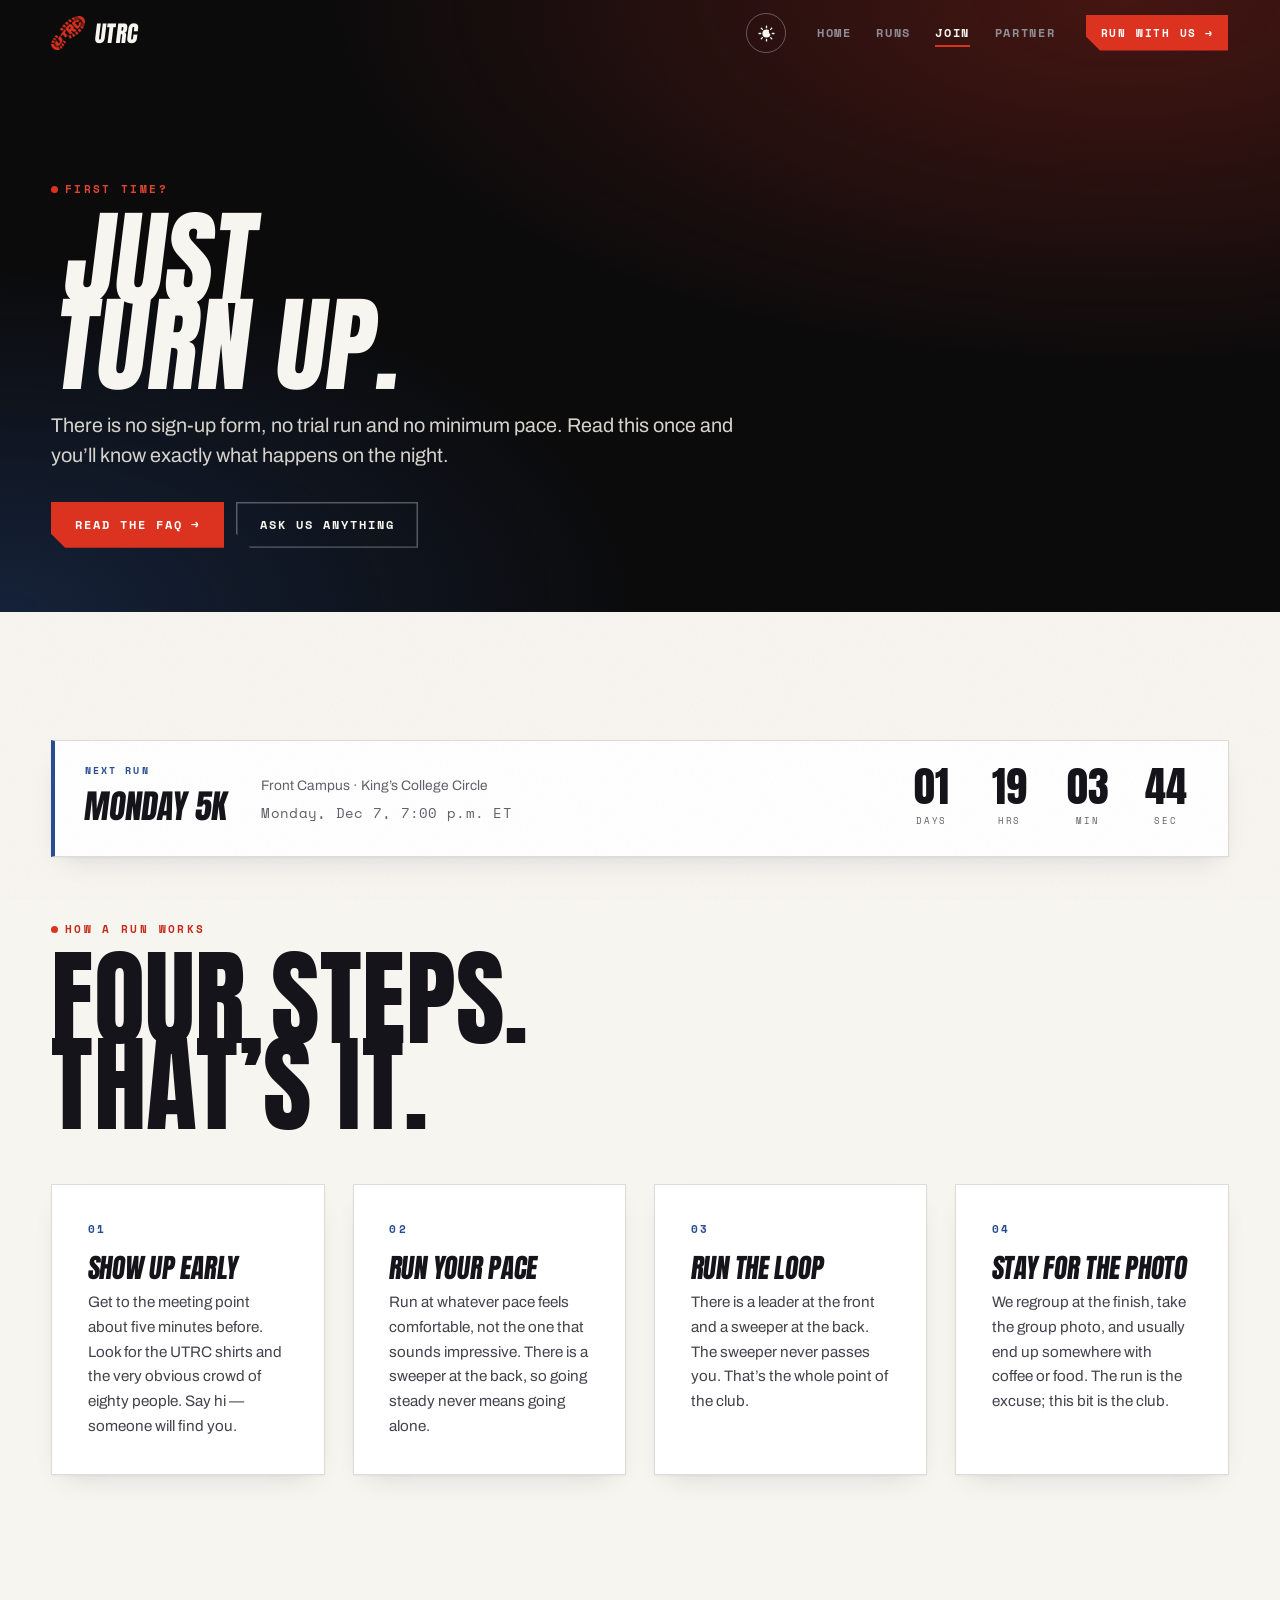
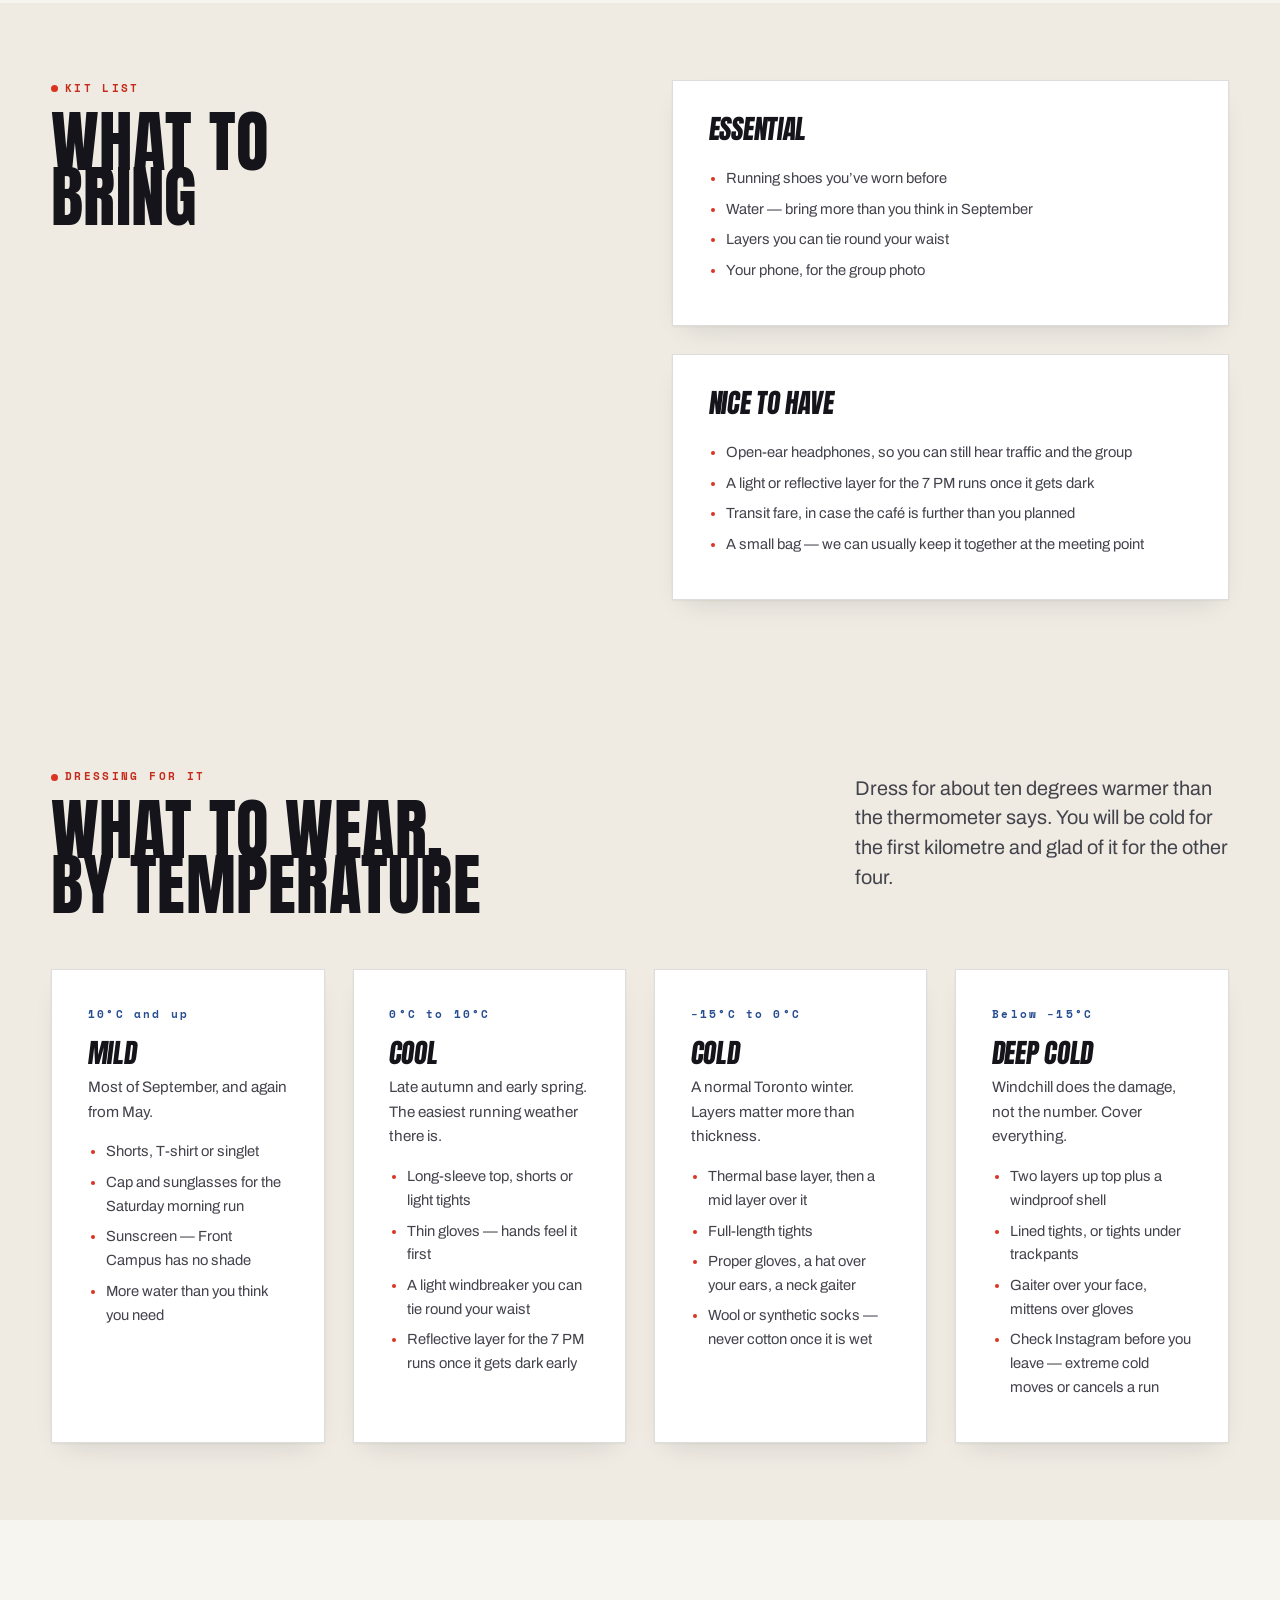
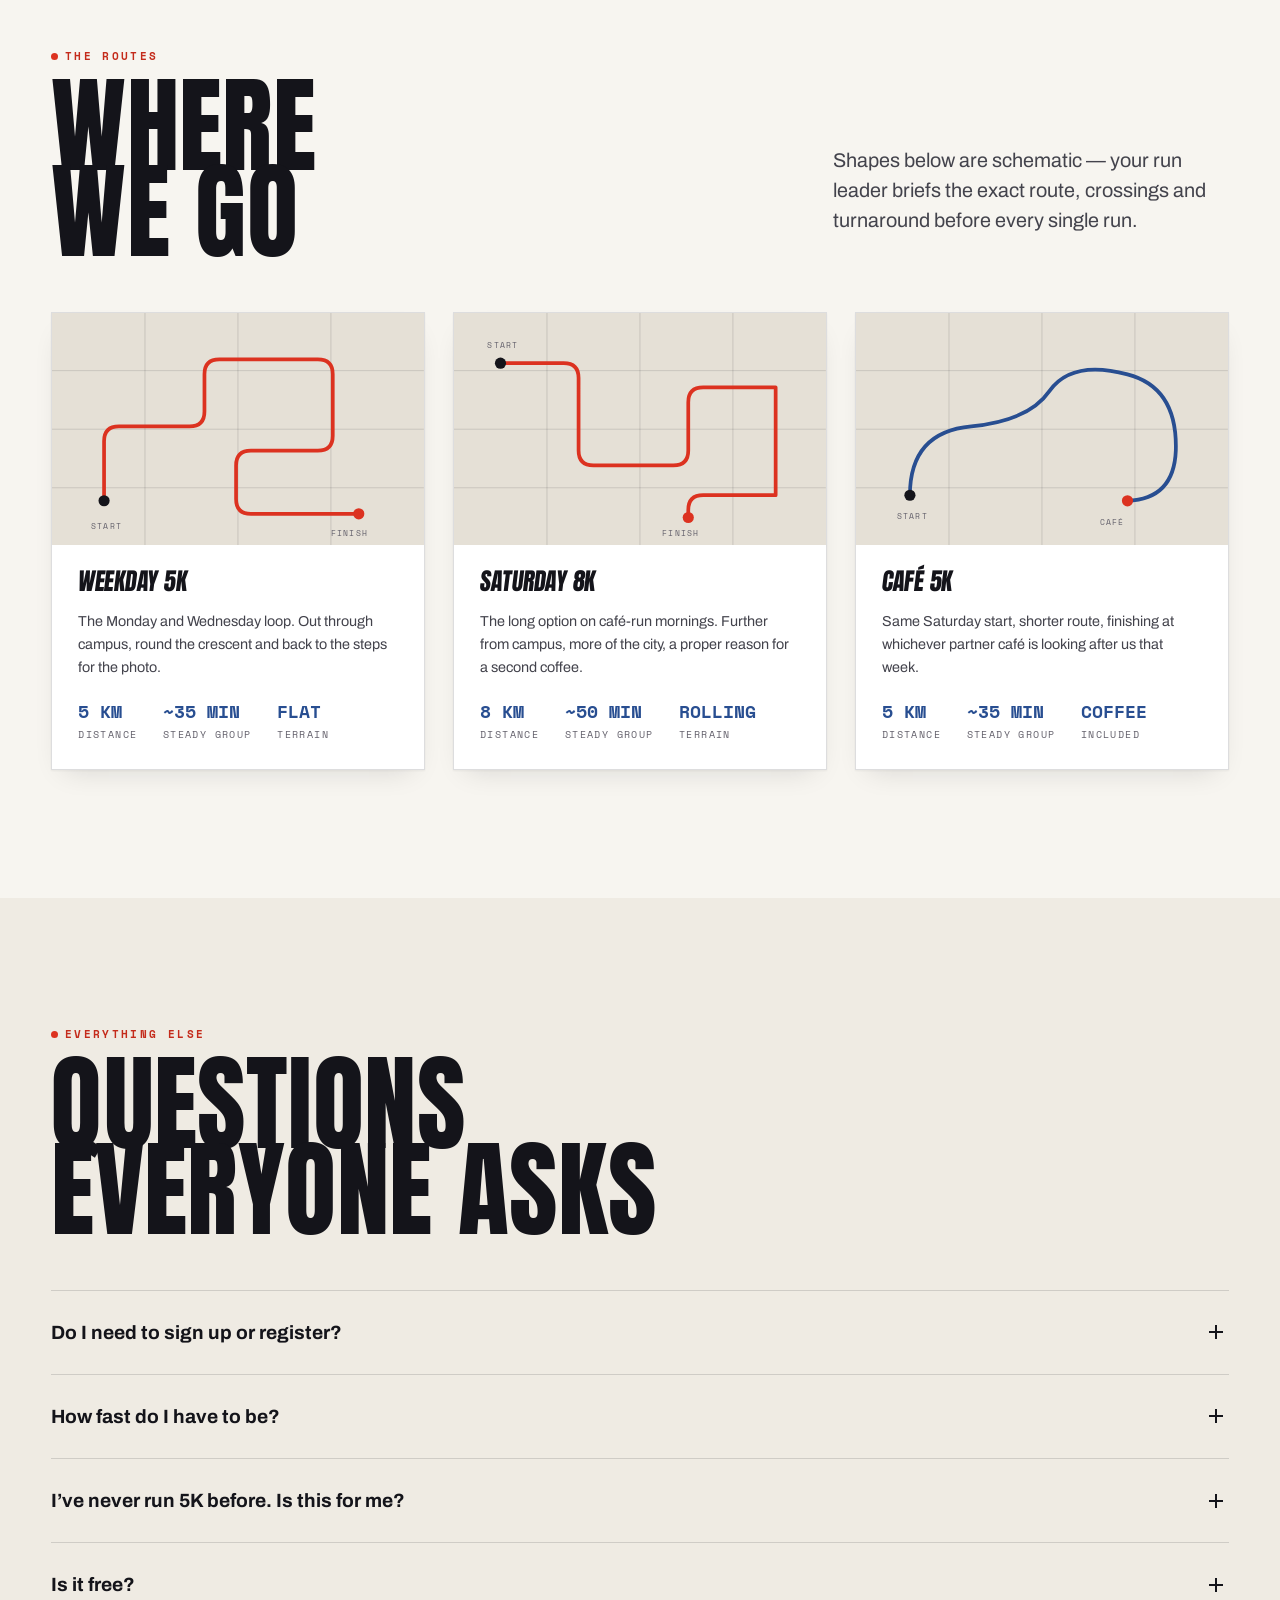
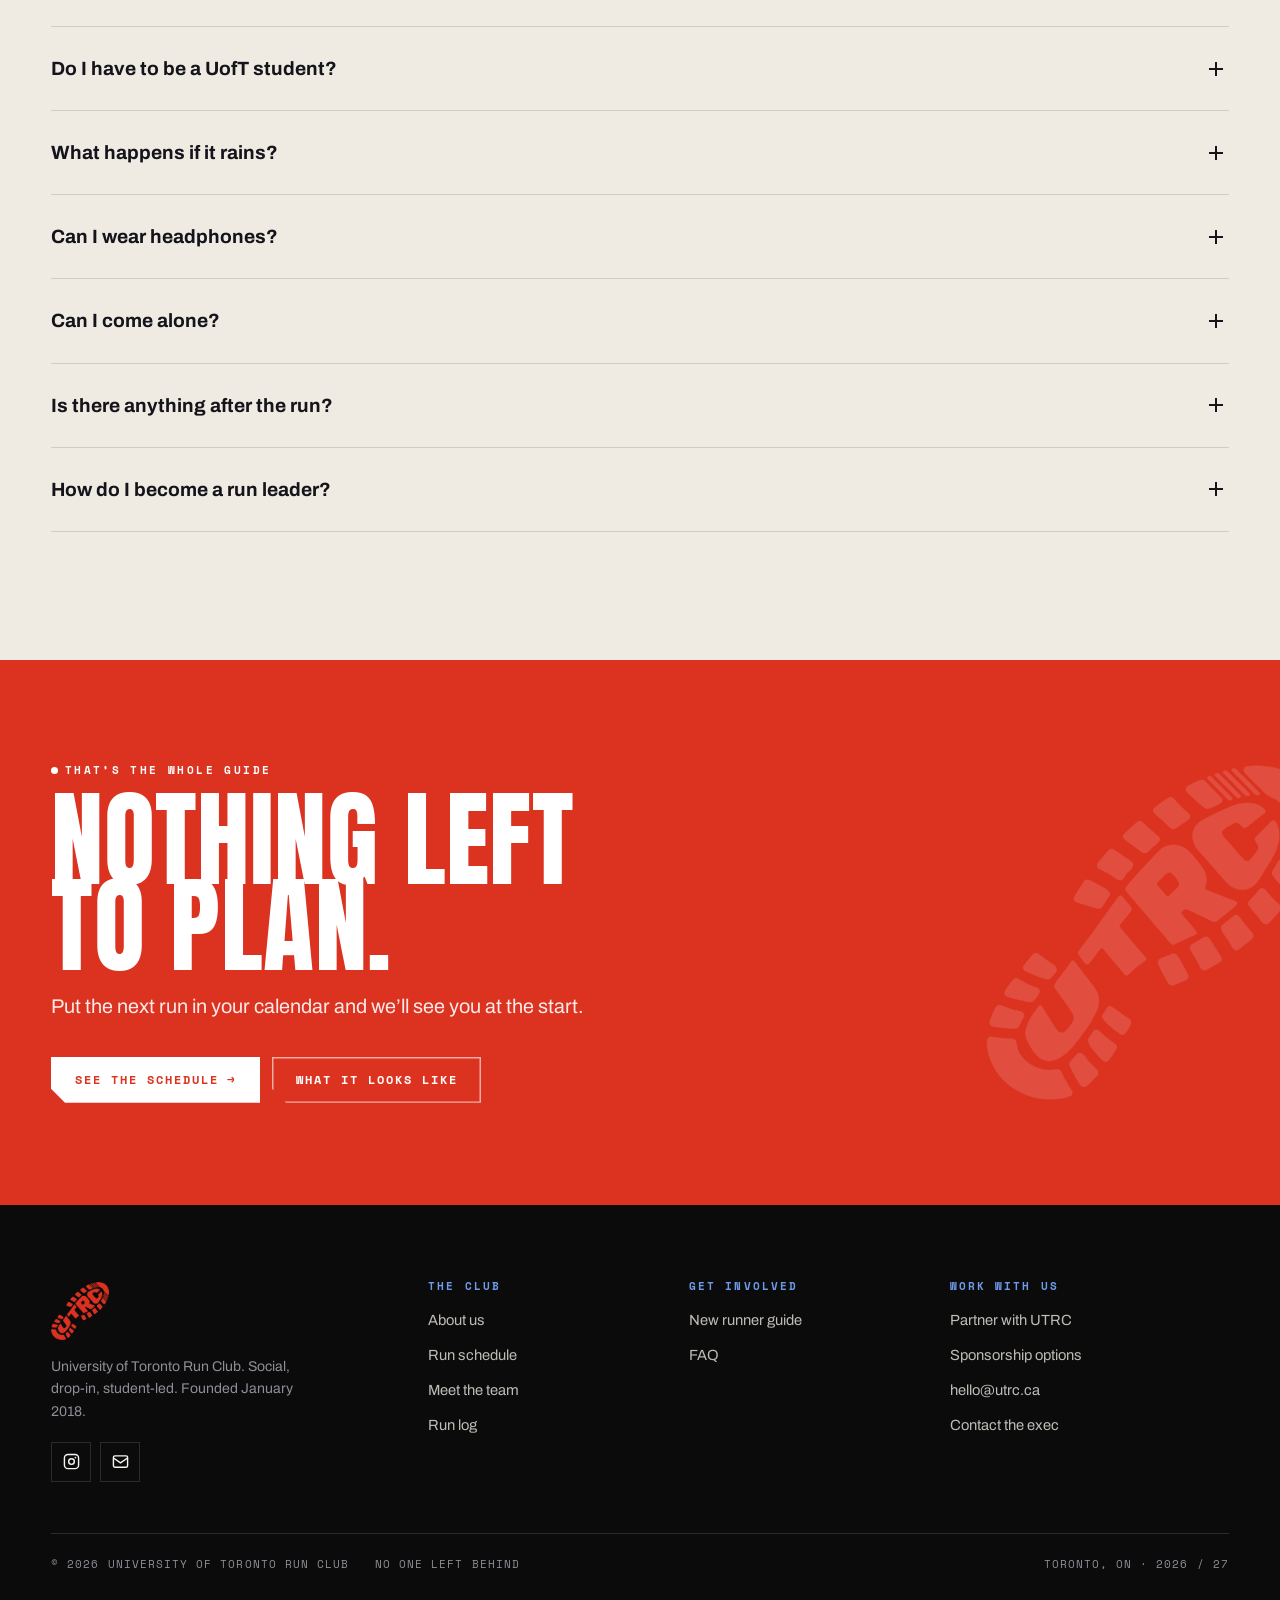
==== 01_main/join.html @ 13c6d007 "Initial commit: UTRC website The static site as chosen, plus its tooling. 01_main is the site; _depl" ====
<!doctype html>
<html lang="en">
<head>
<meta charset="utf-8">
<meta name="viewport" content="width=device-width,initial-scale=1">
<title>New Runner Guide — UTRC</title>
<meta name="description" content="Never run with UTRC before? Here's exactly what happens: where to meet, the routes, what to bring, what to wear at any temperature, and answers to the questions everyone asks.">
<meta name="theme-color" content="#F7F5F0">
<link rel="icon" href="assets/img/favicon-32.png" sizes="32x32">
<link rel="apple-touch-icon" href="assets/img/apple-touch-icon.png">
<meta property="og:title" content="New Runner Guide — UTRC">
<meta property="og:description" content="What to expect on your first run with the University of Toronto Run Club.">
<meta property="og:image" content="assets/img/icon-512.png">
<link rel="preconnect" href="https://fonts.googleapis.com">
<link rel="preconnect" href="https://fonts.gstatic.com" crossorigin>
<link href="https://fonts.googleapis.com/css2?family=Anton&family=Archivo:wght@400;500;600;700;800;900&family=Space+Mono:wght@400;700&display=swap" rel="stylesheet">
<link rel="stylesheet" href="assets/css/style.css">
<!-- Theme, decided before anything paints so a dark-mode visitor sees no white flash.
     PREFERS=false means the site opens light unless the visitor chose otherwise. -->
<script>(function(d){d.classList.add('js');var PREFERS=false,t=null;
try{t=localStorage.getItem('utrc-theme')}catch(e){}
if(t!=='dark'&&t!=='light')t=PREFERS&&matchMedia('(prefers-color-scheme:dark)').matches?'dark':'light';
d.dataset.theme=t;})(document.documentElement);</script>

</head>
<body>

<header id="nav"></header>

<section class="phead on-dark">
  <div class="phead__bg"></div>
  <div class="phead__in">
    <p class="eyebrow">First time?</p>
    <h1 class="display h-xl">Just<br>turn up.</h1>
    <p class="lede">
      There is no sign-up form, no trial run and no minimum pace. Read this once and
      you&rsquo;ll know exactly what happens on the night.
    </p>
    <div class="btn-row" style="margin-top:2rem">
      <a class="btn" href="#faq" data-magnetic>Read the FAQ <span class="arrow">&rarr;</span></a>
      <a class="btn btn--ghost" data-ig href="#" target="_blank" rel="noopener">Ask us anything</a>
    </div>
  </div>
</section>

<!-- Parked: moving banner, hidden. Unwrap the <template> to restore. -->
<template data-parked="marquee">
<div class="marquee" aria-hidden="true">
  <div class="marquee__track">
    <span>No sign-up</span><span>No fee</span><span>No minimum pace</span>
    <span>Sweeper at the back</span><span>Everyone finishes</span>
  </div>
</div>
</template>

<!-- =============================================== NEXT + STEPS ======== -->
<section class="sec">
  <div class="shell">
    <div id="next-run" class="next" data-reveal></div>

    <div class="sec__head" style="margin-top:clamp(46px,5vw,80px)">
      <div>
        <p class="eyebrow">How a run works</p>
        <h2 class="display h-xl" data-reveal>Four steps.<br>That&rsquo;s it.</h2>
      </div>
    </div>

    <div class="grid grid--4">
      <article class="card" data-reveal>
        <span class="card__n">01</span>
        <h3>Show up early</h3>
        <p>Get to the meeting point about five minutes before. Look for the UTRC shirts and
           the very obvious crowd of eighty people. Say hi — someone will find you.</p>
      </article>
      <article class="card" data-reveal style="--d:80ms">
        <span class="card__n">02</span>
        <h3>Run your pace</h3>
        <p>Run at whatever pace feels comfortable, not the one that sounds impressive.
           There is a sweeper at the back, so going steady never means going alone.</p>
      </article>
      <article class="card" data-reveal style="--d:160ms">
        <span class="card__n">03</span>
        <h3>Run the loop</h3>
        <p>There is a leader at the front and a sweeper at the back. The sweeper never
           passes you. That&rsquo;s the whole point of the club.</p>
      </article>
      <article class="card" data-reveal style="--d:240ms">
        <span class="card__n">04</span>
        <h3>Stay for the photo</h3>
        <p>We regroup at the finish, take the group photo, and usually end up somewhere
           with coffee or food. The run is the excuse; this bit is the club.</p>
      </article>
    </div>
  </div>
</section>


<!-- ================================================== KIT LIST ========= -->
<section class="sec sec--paper sec--tight" id="bring">
  <div class="shell">
    <div class="split">
      <div>
        <p class="eyebrow">Kit list</p>
        <h2 class="display h-lg" data-reveal>What to<br>bring</h2>
      </div>
      <div class="grid grid--2">
        <article class="card" data-reveal>
          <h3>Essential</h3>
          <ul>
            <li>Running shoes you&rsquo;ve worn before</li>
            <li>Water — bring more than you think in September</li>
            <li>Layers you can tie round your waist</li>
            <li>Your phone, for the group photo</li>
          </ul>
        </article>
        <article class="card" data-reveal style="--d:100ms">
          <h3>Nice to have</h3>
          <ul>
            <li>Open-ear headphones, so you can still hear traffic and the group</li>
            <li>A light or reflective layer for the 7&nbsp;PM runs once it gets dark</li>
            <li>Transit fare, in case the café is further than you planned</li>
            <li>A small bag — we can usually keep it together at the meeting point</li>
          </ul>
        </article>
      </div>
    </div>
  </div>
</section>

<!-- ============================================ DRESSING FOR IT ======== -->
<!-- VERIFY: the bands below are written for a Toronto winter and are general
     running advice, not club policy. The only club claim is the cancellation
     line in the coldest card, which matches the FAQ answer further down. -->
<section class="sec sec--paper sec--tight" id="wear">
  <div class="shell">
    <div class="sec__head">
      <div>
        <p class="eyebrow">Dressing for it</p>
        <h2 class="display h-lg" data-reveal>What to wear,<br>by temperature</h2>
      </div>
      <p class="lede" data-reveal style="--d:120ms;max-width:34ch">
        Dress for about ten degrees warmer than the thermometer says. You will be cold
        for the first kilometre and glad of it for the other four.
      </p>
    </div>

    <div class="grid grid--4">
      <article class="card" data-reveal>
        <span class="card__n">10&deg;C and up</span>
        <h3>Mild</h3>
        <p>Most of September, and again from May.</p>
        <ul>
          <li>Shorts, T-shirt or singlet</li>
          <li>Cap and sunglasses for the Saturday morning run</li>
          <li>Sunscreen — Front Campus has no shade</li>
          <li>More water than you think you need</li>
        </ul>
      </article>

      <article class="card" data-reveal style="--d:80ms">
        <span class="card__n">0&deg;C to 10&deg;C</span>
        <h3>Cool</h3>
        <p>Late autumn and early spring. The easiest running weather there is.</p>
        <ul>
          <li>Long-sleeve top, shorts or light tights</li>
          <li>Thin gloves — hands feel it first</li>
          <li>A light windbreaker you can tie round your waist</li>
          <li>Reflective layer for the 7&nbsp;PM runs once it gets dark early</li>
        </ul>
      </article>

      <article class="card" data-reveal style="--d:160ms">
        <span class="card__n">&minus;15&deg;C to 0&deg;C</span>
        <h3>Cold</h3>
        <p>A normal Toronto winter. Layers matter more than thickness.</p>
        <ul>
          <li>Thermal base layer, then a mid layer over it</li>
          <li>Full-length tights</li>
          <li>Proper gloves, a hat over your ears, a neck gaiter</li>
          <li>Wool or synthetic socks — never cotton once it is wet</li>
        </ul>
      </article>

      <article class="card" data-reveal style="--d:240ms">
        <span class="card__n">Below &minus;15&deg;C</span>
        <h3>Deep cold</h3>
        <p>Windchill does the damage, not the number. Cover everything.</p>
        <ul>
          <li>Two layers up top plus a windproof shell</li>
          <li>Lined tights, or tights under trackpants</li>
          <li>Gaiter over your face, mittens over gloves</li>
          <li>Check Instagram before you leave — extreme cold moves or cancels a run</li>
        </ul>
      </article>
    </div>
  </div>
</section>

<!-- ==================================================== ROUTES ========= -->
<section class="sec" id="routes">
  <div class="shell">
    <div class="sec__head">
      <div>
        <p class="eyebrow">The routes</p>
        <h2 class="display h-xl" data-reveal>Where<br>we go</h2>
      </div>
      <p class="lede" data-reveal style="--d:120ms;max-width:36ch">
        Shapes below are schematic — your run leader briefs the exact route,
        crossings and turnaround before every single run.
      </p>
    </div>

    <div class="grid grid--3">

      <article class="route" data-reveal>
        <svg class="route__map" viewBox="0 0 400 250" role="img" aria-label="Schematic of the weekday 5K campus loop">
          <g class="grid-l" fill="none">
            <path d="M0 62h400M0 125h400M0 188h400M100 0v250M200 0v250M300 0v250"/>
          </g>
          <path class="line" d="M56 202 L56 138 Q56 122 72 122 L148 122 Q164 122 164 106 L164 66 Q164 50 180 50 L286 50 Q302 50 302 66 L302 132 Q302 148 286 148 L214 148 Q198 148 198 164 L198 200 Q198 216 214 216 L330 216"/>
          <circle class="dot" cx="56" cy="202" r="6"/>
          <circle class="dot-r" cx="330" cy="216" r="6"/>
          <text class="lbl" x="42" y="232">Start</text>
          <text class="lbl" x="300" y="240">Finish</text>
        </svg>
        <div class="route__body">
          <h3>Weekday 5K</h3>
          <p>The Monday and Wednesday loop. Out through campus, round the crescent and back
             to the steps for the photo.</p>
          <div class="route__stats">
            <span><b>5 km</b>Distance</span>
            <span><b>~35 min</b>Steady group</span>
            <span><b>Flat</b>Terrain</span>
          </div>
        </div>
      </article>

      <article class="route" data-reveal style="--d:100ms">
        <svg class="route__map" viewBox="0 0 400 250" role="img" aria-label="Schematic of the Saturday 8K route">
          <g class="grid-l" fill="none">
            <path d="M0 62h400M0 125h400M0 188h400M100 0v250M200 0v250M300 0v250"/>
          </g>
          <path class="line" d="M50 54 L118 54 Q134 54 134 70 L134 148 Q134 164 150 164 L236 164 Q252 164 252 148 L252 96 Q252 80 268 80 L346 80 L346 196 L268 196 Q252 196 252 212 L252 220"/>
          <circle class="dot" cx="50" cy="54" r="6"/>
          <circle class="dot-r" cx="252" cy="220" r="6"/>
          <text class="lbl" x="36" y="38">Start</text>
          <text class="lbl" x="224" y="240">Finish</text>
        </svg>
        <div class="route__body">
          <h3>Saturday 8K</h3>
          <p>The long option on café-run mornings. Further from campus, more of the city,
             a proper reason for a second coffee.</p>
          <div class="route__stats">
            <span><b>8 km</b>Distance</span>
            <span><b>~50 min</b>Steady group</span>
            <span><b>Rolling</b>Terrain</span>
          </div>
        </div>
      </article>

      <article class="route" data-reveal style="--d:200ms">
        <svg class="route__map" viewBox="0 0 400 250" role="img" aria-label="Schematic of the Saturday 5K café run">
          <g class="grid-l" fill="none">
            <path d="M0 62h400M0 125h400M0 188h400M100 0v250M200 0v250M300 0v250"/>
          </g>
          <path class="line" d="M58 196 Q58 128 124 122 Q186 116 208 84 Q232 50 292 66 Q346 80 344 148 Q342 200 292 202"/>
          <circle class="dot" cx="58" cy="196" r="6"/>
          <circle class="dot-r" cx="292" cy="202" r="6"/>
          <text class="lbl" x="44" y="222">Start</text>
          <text class="lbl" x="262" y="228">Café</text>
        </svg>
        <div class="route__body">
          <h3>Café 5K</h3>
          <p>Same Saturday start, shorter route, finishing at whichever partner café is
             looking after us that week.</p>
          <div class="route__stats">
            <span><b>5 km</b>Distance</span>
            <span><b>~35 min</b>Steady group</span>
            <span><b>Coffee</b>Included</span>
          </div>
        </div>
      </article>

    </div>
  </div>
</section>

<!-- ================================================== WHAT TO BRING ==== -->

<!-- ======================================================= FAQ ========= -->
<!-- VERIFY: these answers are drafted from the partnership package and the
     club's Instagram. Confirm the fee, eligibility and cancellation lines. -->
<section class="sec sec--paper" id="faq">
  <div class="shell">
    <div class="sec__head">
      <div>
        <p class="eyebrow">Everything else</p>
        <h2 class="display h-xl" data-reveal>Questions<br>everyone asks</h2>
      </div>
    </div>

    <div class="acc">
      <div class="acc__item">
        <button class="acc__btn">Do I need to sign up or register? <span class="acc__ico" aria-hidden="true"></span></button>
        <div class="acc__panel"><div>
          <p>No. UTRC is a drop-in club — turn up at the meeting point on any run day and you&rsquo;re in.
             There&rsquo;s no form, no waiting list and no commitment to come back.</p>
        </div></div>
      </div>
      <div class="acc__item">
        <button class="acc__btn">How fast do I have to be? <span class="acc__ico" aria-hidden="true"></span></button>
        <div class="acc__panel"><div>
          <p>As fast as you are. Everyone sets off together and runs their own pace, and a
             sweeper stays at the back and never passes anybody. If you need to walk, the sweeper
             walks with you. That is what &ldquo;no one left behind&rdquo; actually means in practice.</p>
        </div></div>
      </div>
      <div class="acc__item">
        <button class="acc__btn">I&rsquo;ve never run 5K before. Is this for me? <span class="acc__ico" aria-hidden="true"></span></button>
        <div class="acc__panel"><div>
          <p>Yes — that&rsquo;s the group we&rsquo;re proudest of. Join the social group, take walk breaks
             whenever you want, and treat the distance as a target rather than a requirement.
             A lot of our regulars ran their first ever 5K on a Wednesday with us.</p>
        </div></div>
      </div>
      <div class="acc__item">
        <button class="acc__btn">Is it free? <span class="acc__ico" aria-hidden="true"></span></button>
        <div class="acc__panel"><div>
          <p>Drop-in runs are free. Some special events — race entries, socials, kit — have a cost,
             and we always say so up front on Instagram.</p>
        </div></div>
      </div>
      <div class="acc__item">
        <button class="acc__btn">Do I have to be a UofT student? <span class="acc__ico" aria-hidden="true"></span></button>
        <div class="acc__panel"><div>
          <p>We&rsquo;re a University of Toronto student club, and our runs are built around the UofT
             community — students across every faculty, plus staff and alumni. If you&rsquo;re outside
             that and want to run with us, message us on Instagram first and we&rsquo;ll sort it out.</p>
        </div></div>
      </div>
      <div class="acc__item">
        <button class="acc__btn">What happens if it rains? <span class="acc__ico" aria-hidden="true"></span></button>
        <div class="acc__panel"><div>
          <p>We run. The only things that stop us are genuinely unsafe conditions — ice storms,
             lightning, extreme cold warnings — and if a run is cancelled we post it on Instagram
             stories a few hours beforehand. Check there before you leave.</p>
        </div></div>
      </div>
      <div class="acc__item">
        <button class="acc__btn">Can I wear headphones? <span class="acc__ico" aria-hidden="true"></span></button>
        <div class="acc__panel"><div>
          <p>We&rsquo;d rather you didn&rsquo;t wear anything that seals your ears — you need to hear traffic,
             your leader and the person next to you. Open-ear headphones are a good compromise, and
             most people find they don&rsquo;t want music once they&rsquo;re running in a pack of eighty.</p>
        </div></div>
      </div>
      <div class="acc__item">
        <button class="acc__btn">Can I come alone? <span class="acc__ico" aria-hidden="true"></span></button>
        <div class="acc__panel"><div>
          <p>Almost everybody&rsquo;s first run is on their own. Find any exec or run leader at the start,
             tell them it&rsquo;s your first time, and they&rsquo;ll put you with people running your pace.
             You will not be standing on your own for long.</p>
        </div></div>
      </div>
      <div class="acc__item">
        <button class="acc__btn">Is there anything after the run? <span class="acc__ico" aria-hidden="true"></span></button>
        <div class="acc__panel"><div>
          <p>Usually. Saturdays finish at a partner café with a discount for runners, and
             weekday runs often spill into food somewhere nearby. Stick around — it&rsquo;s where
             the club actually happens.</p>
        </div></div>
      </div>
      <div class="acc__item">
        <button class="acc__btn">How do I become a run leader? <span class="acc__ico" aria-hidden="true"></span></button>
        <div class="acc__panel"><div>
          <p>Come to runs consistently, get to know the group, then talk to our VP Internal —
             applications open at the start of each term. We currently have twelve leaders and
             we&rsquo;re always short on sweepers for the social group.</p>
        </div></div>
      </div>
    </div>
  </div>
</section>

<section class="cta">
  <img class="cta__mark" src="assets/img/utrc-logo-white.png" alt="" aria-hidden="true">
  <div class="shell">
    <p class="eyebrow">That&rsquo;s the whole guide</p>
    <h2 class="display h-xl" data-reveal>Nothing left<br>to plan.</h2>
    <p class="lede" data-reveal style="margin-top:1.4rem">
      Put the next run in your calendar and we&rsquo;ll see you at the start.
    </p>
    <div class="btn-row" style="margin-top:2.2rem" data-reveal>
      <a class="btn" href="index.html#schedule" data-magnetic>See the schedule <span class="arrow">&rarr;</span></a>
      <a class="btn btn--ghost" href="runs.html">What it looks like</a>
    </div>
  </div>
</section>

<footer id="foot"></footer>

<script src="assets/js/main.js"></script>
<!-- Parked: the club does not run formal pace groups, so this section was
     removed from the page. Kept for its layout only - the pace bands and
     group letters below are NOT accurate. -->
<template data-parked="pace-groups">
<!-- ================================================ PACE GROUPS ======== -->
<!-- VERIFY: pace bands below are a sensible default — set them to the ones
     your run leaders actually call out. -->
<section class="sec sec--paper" id="paces">
  <div class="shell">
    <div class="sec__head">
      <div>
        <p class="eyebrow">Find your group</p>
        <h2 class="display h-xl" data-reveal>Every pace<br>is a pace.</h2>
      </div>
      <p class="lede" data-reveal style="--d:120ms;max-width:34ch">
        Not sure? Start one group slower than you think. It is far easier to move up
        halfway through than to blow up in the first kilometre.
      </p>
    </div>

    <div class="sched">
      <div class="run" data-reveal>
        <div class="run__day">Social</div>
        <div class="run__body">
          <div class="run__where">Run-walk friendly</div>
          <div class="run__meta">Conversation the whole way. Walk breaks whenever you want one.</div>
        </div>
        <div class="run__time">7:00+ /km</div>
        <div class="run__dist">Group D</div>
      </div>
      <div class="run" data-reveal style="--d:70ms">
        <div class="run__day">Steady</div>
        <div class="run__body">
          <div class="run__where">The biggest group by far</div>
          <div class="run__meta">Comfortable effort, full sentences, no one dropped.</div>
        </div>
        <div class="run__time">6:00 &ndash; 6:45 /km</div>
        <div class="run__dist">Group C</div>
      </div>
      <div class="run" data-reveal style="--d:140ms">
        <div class="run__day">Tempo</div>
        <div class="run__body">
          <div class="run__where">Working, but talking</div>
          <div class="run__meta">For runners with a race in the calendar.</div>
        </div>
        <div class="run__time">5:15 &ndash; 5:45 /km</div>
        <div class="run__dist">Group B</div>
      </div>
      <div class="run" data-reveal style="--d:210ms">
        <div class="run__day">Front</div>
        <div class="run__body">
          <div class="run__where">Off the front</div>
          <div class="run__meta">Sub-5s. You&rsquo;ll be waiting at the finish — please cheer.</div>
        </div>
        <div class="run__time">Sub 5:00 /km</div>
        <div class="run__dist">Group A</div>
      </div>
    </div>
  </div>
</section>
</template>

</body>
</html>
---- 01_main/assets/css/style.css ----
/* ==========================================================================
   UTRC — University of Toronto Run Club
   Street-poster design system, LIGHT.  Warm paper · brand red · club blue.

   Colour is handled with two layers of custom properties:

     1. A fixed palette  (--paper, --ink, --red, --blue ...)  never changes.
     2. Contextual tokens (--bg, --fg, --surface, --line ...) flip depending
        on what you are sitting on.

   Anything that needs to work on both grounds is written against layer 2,
   so a dark section is one class — .on-dark — and a whole dark theme is one
   attribute — <html data-theme="dark">.  Nothing else has to know.
   ========================================================================== */

/* --- 1. Tokens ----------------------------------------------------------- */
:root{
  /* fixed palette ------------------------------------------------------- */
  --paper:#F7F5F0;          /* the page */
  --paper-2:#EFEBE3;        /* tinted band */
  --paper-3:#E5E0D6;        /* wells, hovers */
  --card:#FFFFFF;           /* raised surface */

  --ink:#14141A;            /* body ink, and the dark slabs */
  --ink-2:#1C1C22;
  --ink-3:#26262E;

  --red:#DC3220;            /* the logo red — fills and display type */
  --red-ink:#C42B1B;        /* small red TEXT on paper (4.26:1 -> 5.2:1) */
  --red-lift:#E24433;       /* small red TEXT on ink (4.23:1 -> 4.79:1) */
  --red-hot:#FF3A24;        /* focus rings */
  --blue:#284E91;           /* the club blue, sampled off the tee */
  --blue-deep:#1B3A6F;
  --blue-lift:#6E9BE8;      /* the blue that survives on ink (7:1) */

  /* contextual — the light ground --------------------------------------- */
  --bg:var(--paper);
  --fg:var(--ink);
  --fg-soft:#43434C;
  --fg-mute:#63606B;
  --surface:var(--card);
  --surface-2:var(--paper-3);
  --band:var(--paper-2);
  --line:rgba(20,20,26,.14);
  --line-strong:rgba(20,20,26,.30);
  --accent:var(--red);      /* red as it should be drawn here */
  --accent-text:var(--red-ink);
  --accent-2:var(--blue);   /* blue as it should be drawn here */
  --shadow:0 1px 2px rgba(20,20,26,.05),0 12px 28px -14px rgba(20,20,26,.16);

  --f-display:'Anton','Haettenschweiler','Arial Narrow',Impact,sans-serif;
  --f-body:'Archivo','Helvetica Neue',Arial,sans-serif;
  --f-mono:'Space Mono',ui-monospace,'SF Mono',Consolas,monospace;

  --shell:min(1280px,92vw);
  --gap:clamp(16px,2.2vw,28px);
  --skew:-7deg;

  --ease:cubic-bezier(.22,1,.36,1);
  --ease-in-out:cubic-bezier(.65,0,.35,1);

  --nav-h:66px;
}

/* The dark ground.  Used by .on-dark sections in either theme, and by the
   whole document when the visitor asks for dark mode. */
.on-dark,
html[data-theme="dark"]{
  --bg:#0B0B0C;
  --fg:var(--paper);
  --fg-soft:#D6D3CD;
  --fg-mute:#8E8E96;
  --surface:#131316;
  --surface-2:#1C1C21;
  --band:#131316;
  --line:rgba(255,255,255,.13);
  --line-strong:rgba(255,255,255,.30);
  --accent:var(--red);
  --accent-text:var(--red-lift);
  --accent-2:var(--blue-lift);
  --shadow:0 1px 2px rgba(0,0,0,.4),0 12px 28px -14px rgba(0,0,0,.8);
}
.on-dark{background:var(--bg);color:var(--fg)}

*,*::before,*::after{box-sizing:border-box}

html{
  scroll-behavior:smooth;
  scroll-padding-top:calc(var(--nav-h) + 20px);
  -webkit-text-size-adjust:100%;
  background:var(--bg);
}

body{
  margin:0;
  background:var(--bg);
  color:var(--fg);
  font-family:var(--f-body);
  font-size:clamp(15px,1.02vw,17px);
  line-height:1.62;
  overflow-x:hidden;
  -webkit-font-smoothing:antialiased;
  text-rendering:optimizeLegibility;
  transition:background .5s var(--ease),color .5s var(--ease);
}

/* Paper grain.  A single inline SVG turbulence, multiplied over the page at
   very low opacity — it stops the large flat areas looking like plastic.
   Switched off on the dark theme, where it only adds noise. */
body::before{
  content:"";
  position:fixed;inset:0;z-index:1;
  pointer-events:none;
  opacity:.05;
  mix-blend-mode:multiply;
  background-image:url("data:image/svg+xml,%3Csvg xmlns='http://www.w3.org/2000/svg' width='180' height='180'%3E%3Cfilter id='n'%3E%3CfeTurbulence type='fractalNoise' baseFrequency='.85' numOctaves='3'/%3E%3C/filter%3E%3Crect width='100%25' height='100%25' filter='url(%23n)'/%3E%3C/svg%3E");
}
html[data-theme="dark"] body::before{opacity:0}

img,video{max-width:100%;display:block}
a{color:inherit;text-decoration:none}
button{font:inherit;color:inherit;background:none;border:0;cursor:pointer}

::selection{background:var(--red);color:#fff}

:focus-visible{
  outline:3px solid var(--red-hot);
  outline-offset:3px;
  border-radius:2px;
}

.shell{width:var(--shell);margin-inline:auto}
.sr-only{
  position:absolute;width:1px;height:1px;padding:0;margin:-1px;
  overflow:hidden;clip:rect(0 0 0 0);white-space:nowrap;border:0;
}

/* --- 2. Type ------------------------------------------------------------- */
h1,h2,h3,h4{margin:0;font-weight:400;line-height:.86;letter-spacing:-.01em}

.display{
  font-family:var(--f-display);
  text-transform:uppercase;
  font-weight:400;
  line-height:.82;
  letter-spacing:.004em;
  transform:skewX(var(--skew));
  transform-origin:left bottom;
}

.h-xxl{font-size:clamp(3.6rem,13.2vw,12.5rem)}
.h-xl {font-size:clamp(2.8rem,8.2vw,7rem)}
.h-lg {font-size:clamp(2.1rem,5.2vw,4.2rem)}
.h-md {font-size:clamp(1.6rem,3.1vw,2.6rem)}

.stroke{
  color:transparent;
  -webkit-text-stroke:clamp(1.6px,.28vw,4px) var(--fg);
  paint-order:stroke fill;
}
@supports not (-webkit-text-stroke:1px red){ .stroke{color:var(--fg)} }
.red{color:var(--red)}

.eyebrow{
  font-family:var(--f-mono);
  font-size:.68rem;
  font-weight:700;
  letter-spacing:.22em;
  text-transform:uppercase;
  color:var(--accent-text);
  display:flex;
  align-items:center;
  gap:.6em;
  margin:0 0 1.1rem;
}
.eyebrow::before{
  content:"";
  width:7px;height:7px;
  background:var(--red);
  border-radius:50%;
  flex:none;
  animation:pulse 2.4s var(--ease-in-out) infinite;
}
@keyframes pulse{
  0%,100%{opacity:1;transform:scale(1)}
  50%{opacity:.35;transform:scale(.72)}
}

.lede{
  font-size:clamp(1.05rem,1.55vw,1.35rem);
  line-height:1.5;
  color:var(--fg-soft);
  max-width:62ch;
}
.muted{color:var(--fg-mute)}
.mono{font-family:var(--f-mono);letter-spacing:.02em}

/* An inline text link that earns its blue. */
.tlink{
  color:var(--accent-2);
  font-weight:700;
  box-shadow:inset 0 -1px 0 color-mix(in srgb,var(--accent-2) 40%,transparent);
  transition:box-shadow .3s var(--ease),color .3s;
}
.tlink:hover{box-shadow:inset 0 -2px 0 var(--accent-2)}

/* --- 3. Buttons ---------------------------------------------------------- */
.btn{
  --bg-b:var(--red);
  --fg-b:#fff;
  position:relative;
  display:inline-flex;
  align-items:center;
  gap:.7em;
  padding:1.02em 1.9em;
  background:var(--bg-b);
  color:var(--fg-b);
  font-family:var(--f-mono);
  font-size:.78rem;
  font-weight:700;
  letter-spacing:.16em;
  text-transform:uppercase;
  clip-path:polygon(0 0,100% 0,100% 100%,14px 100%,0 calc(100% - 14px));
  transition:transform .45s var(--ease),background .3s,color .3s;
  overflow:hidden;
  isolation:isolate;
  will-change:transform;
}
.btn::after{
  content:"";
  position:absolute;inset:0;z-index:-1;
  background:var(--ink);
  transform:translateY(101%);
  transition:transform .45s var(--ease);
}
.btn:hover::after,.btn:focus-visible::after{transform:translateY(0)}
.btn:hover,.btn:focus-visible{color:#fff}
.btn:active{transform:scale(.97)}
.btn .arrow{transition:transform .4s var(--ease)}
.btn:hover .arrow{transform:translateX(5px)}

/* Outline button — the workhorse on paper. */
.btn--ghost{
  --bg-b:transparent;
  --fg-b:var(--fg);
  box-shadow:inset 0 0 0 1.5px var(--line-strong);
}
.btn--ghost::after{background:var(--red)}

.btn-row{display:flex;flex-wrap:wrap;gap:12px}

/* --- 4. Nav -------------------------------------------------------------- */
/* Every page opens on a dark hero, so the bar starts in dark dress and
   changes into the page's own colours once you scroll past it. */
.nav{
  position:fixed;
  inset:0 0 auto;
  z-index:120;
  height:var(--nav-h);
  display:flex;
  align-items:center;
  background:transparent;
  transition:background .4s var(--ease),backdrop-filter .4s,box-shadow .4s,color .4s;
}
.nav:not(.is-stuck){
  --fg:var(--paper);
  --fg-mute:#8E8E96;
  --line:rgba(255,255,255,.13);
  --line-strong:rgba(255,255,255,.30);
  --accent-text:var(--red-lift);
  --accent-2:var(--blue-lift);
  --bg:#0B0B0C;
  color:var(--paper);
}
/* Scrolled, but still over the dark header: a dark scrim, so the bar never
   collides with the headline text underneath it. */
.nav.is-scrolled:not(.is-stuck){
  background:rgba(11,11,12,.82);
  backdrop-filter:blur(18px) saturate(1.3);
  box-shadow:0 1px 0 rgba(255,255,255,.13);
}
.nav.is-stuck{
  background:color-mix(in srgb,var(--bg) 93%,transparent);
  backdrop-filter:blur(18px) saturate(1.3);
  box-shadow:0 1px 0 var(--line);
  color:var(--fg);
}
.nav__in{
  width:var(--shell);
  margin-inline:auto;
  display:flex;
  align-items:center;
  gap:clamp(14px,2.4vw,34px);
}
.nav__brand{display:flex;align-items:center;gap:.6rem;margin-right:auto;flex:none}
.nav__brand img{width:34px;height:34px;object-fit:contain}
.nav__brand b{
  font-family:var(--f-display);
  font-size:1.42rem;
  letter-spacing:.02em;
  transform:skewX(var(--skew));
  display:inline-block;
  font-weight:400;
}
.nav__links{display:flex;align-items:center;gap:clamp(14px,1.9vw,30px)}
.nav__links a{
  font-family:var(--f-mono);
  font-size:.72rem;
  font-weight:700;
  letter-spacing:.15em;
  text-transform:uppercase;
  position:relative;
  padding:.45em 0;
  color:var(--fg-mute);
  transition:color .25s;
}
.nav__links a::after{
  content:"";
  position:absolute;left:0;bottom:0;
  width:100%;height:2px;
  background:var(--red);
  transform:scaleX(0);
  transform-origin:right;
  transition:transform .38s var(--ease);
}
.nav__links a:hover,.nav__links a[aria-current="page"]{color:var(--fg)}
.nav__links a:hover::after,.nav__links a[aria-current="page"]::after{transform:scaleX(1);transform-origin:left}
.nav .btn{padding:.78em 1.3em;font-size:.7rem}
.nav .btn::after{background:var(--fg)}
.nav .btn:hover{color:var(--bg)}
.nav__links .btn{display:none}   /* only surfaces inside the mobile menu */

.nav__bar{
  position:absolute;left:0;bottom:0;height:2px;width:100%;
  background:linear-gradient(90deg,var(--red),var(--blue));
  transform:scaleX(var(--p,0));
  transform-origin:left;
}

/* --- 4b. Theme toggle ---------------------------------------------------- */
/* Sun and moon are the same circle.  A masking disc slides across it to bite
   out the crescent, and the rays fold in behind. */
.tog{
  flex:none;
  width:40px;height:40px;
  display:grid;place-items:center;
  border:1.5px solid var(--line-strong);
  color:var(--fg);
  border-radius:50%;
  transition:border-color .3s,color .3s,transform .4s var(--ease),background .3s;
}
.tog:hover{border-color:var(--accent-2);color:var(--accent-2);transform:rotate(-18deg)}
.tog svg{width:19px;height:19px;overflow:visible}
.tog__orb{fill:currentColor}
.tog__bite{fill:#000;transform:translateX(9px);transition:transform .5s var(--ease)}
.tog__rays{
  stroke:currentColor;stroke-width:1.7;stroke-linecap:round;
  transform-origin:12px 12px;
  transition:transform .5s var(--ease),opacity .4s var(--ease);
}
html[data-theme="dark"] .tog__bite{transform:translateX(2.5px)}
html[data-theme="dark"] .tog__rays{transform:rotate(50deg) scale(.35);opacity:0}

.nav__burger{
  display:none;
  width:44px;height:44px;
  align-items:center;justify-content:center;
  flex:none;
}
.nav__burger span{
  position:relative;
  display:block;width:22px;height:2px;background:var(--fg);
  transition:background .2s;
}
.nav__burger span::before,.nav__burger span::after{
  content:"";position:absolute;left:0;width:22px;height:2px;background:var(--fg);
  transition:transform .35s var(--ease);
}
.nav__burger span::before{top:-7px}
.nav__burger span::after{top:7px}
.nav__burger[aria-expanded="true"] span{background:transparent}
.nav__burger[aria-expanded="true"] span::before{transform:translateY(7px) rotate(45deg)}
.nav__burger[aria-expanded="true"] span::after{transform:translateY(-7px) rotate(-45deg)}

@media (max-width:960px){
  .nav__burger{display:flex}
  .nav__links{
    position:fixed;
    inset:var(--nav-h) 0 auto;
    flex-direction:column;
    align-items:flex-start;
    gap:0;
    padding:clamp(18px,5vw,40px) 6vw calc(28px + env(safe-area-inset-bottom));
    background:var(--bg);
    border-bottom:1px solid var(--line);
    clip-path:inset(0 0 100% 0);
    transition:clip-path .55s var(--ease);
    max-height:calc(100dvh - var(--nav-h));
    overflow-y:auto;
  }
  .nav__links.is-open{clip-path:inset(0 0 0 0)}
  .nav__links a{
    font-family:var(--f-display);
    font-size:2.2rem;
    letter-spacing:.01em;
    transform:skewX(var(--skew));
    padding:.24em 0;
    width:100%;
    border-bottom:1px solid var(--line);
  }
  .nav__links a::after{display:none}
  .nav__links .btn{display:inline-flex;margin-top:1.4rem;transform:none;font-family:var(--f-mono);font-size:.78rem;border-bottom:0;width:auto}
  .nav__in > .btn{display:none}
}

/* --- 5. Marquee ---------------------------------------------------------- */
.marquee{
  --dur:34s;
  display:flex;
  overflow:hidden;
  user-select:none;
  background:var(--red);
  color:#fff;
  padding:.78rem 0;
  border-block:1px solid rgba(0,0,0,.18);
}
.marquee__track{
  display:flex;
  flex:none;
  align-items:center;
  gap:2.4rem;
  padding-right:2.4rem;
  min-width:100%;
  animation:slide var(--dur) linear infinite;
}
.marquee:hover .marquee__track{animation-play-state:paused}
.marquee span{
  font-family:var(--f-display);
  font-size:clamp(1.1rem,2.3vw,1.9rem);
  text-transform:uppercase;
  white-space:nowrap;
  transform:skewX(var(--skew));
  display:inline-flex;
  align-items:center;
  gap:2.4rem;
}
.marquee span::after{content:"";width:9px;height:9px;background:currentColor;border-radius:50%;flex:none}
@keyframes slide{to{transform:translateX(-100%)}}
.marquee--dark{background:var(--ink);color:var(--paper);border-block:1px solid rgba(255,255,255,.13)}
.marquee--blue{background:var(--blue);color:#fff}
.marquee--rev .marquee__track{animation-direction:reverse}

/* --- 6. Sections --------------------------------------------------------- */
/* Paper is the default now.  --paper is the alternating tinted band. */
.sec{padding:clamp(76px,10vw,150px) 0;position:relative;background:var(--bg)}
.sec--paper{background:var(--band)}
.sec--tight{padding-block:clamp(52px,6vw,90px)}

/* A hairline that only shows where two same-coloured sections meet. */
.sec + .sec{box-shadow:inset 0 1px 0 var(--line)}
.sec--paper + .sec,.sec + .sec--paper{box-shadow:none}

.sec__head{
  display:grid;
  grid-template-columns:1fr auto;
  gap:var(--gap);
  align-items:end;
  margin-bottom:clamp(34px,4.4vw,62px);
}
@media (max-width:760px){ .sec__head{grid-template-columns:1fr} }

/* --- 7. Hero ------------------------------------------------------------- */
/* Kept dark on purpose: the page needs one heavy anchor at the top and one at
   the bottom, or the poster type has nothing to push against. */
.hero{
  position:relative;
  min-height:100svh;
  display:flex;
  flex-direction:column;
  justify-content:center;
  padding-block:calc(var(--nav-h) + 4vh);
  overflow:hidden;
}
.hero__bg{
  position:absolute;inset:0;z-index:0;
  background:
    radial-gradient(120% 78% at 78% 8%,rgba(220,50,32,.30),transparent 62%),
    radial-gradient(95% 65% at 4% 92%,rgba(40,78,145,.34),transparent 62%),
    #0B0B0C;
}
.hero__grid{
  position:absolute;inset:0;z-index:1;
  background-image:
    linear-gradient(var(--line) 1px,transparent 1px),
    linear-gradient(90deg,var(--line) 1px,transparent 1px);
  background-size:clamp(58px,7vw,96px) clamp(58px,7vw,96px);
  -webkit-mask-image:radial-gradient(115% 88% at 50% 42%,#000 18%,transparent 76%);
  mask-image:radial-gradient(115% 88% at 50% 42%,#000 18%,transparent 76%);
  opacity:.55;
}
#trail{position:absolute;inset:0;z-index:2;pointer-events:none}
.hero__in{position:relative;z-index:4;width:var(--shell);margin-inline:auto}

.hero__mark{
  position:absolute;
  right:-4vw;top:8vh;
  width:clamp(230px,38vw,620px);
  opacity:.09;
  z-index:3;
  pointer-events:none;
  filter:saturate(1.4);
  animation:drift 22s var(--ease-in-out) infinite;
}
@keyframes drift{
  0%,100%{transform:translate3d(0,0,0) rotate(0deg)}
  50%{transform:translate3d(-2.2vw,-3vh,0) rotate(-4deg)}
}

.hero__title{margin-bottom:clamp(20px,2.6vw,34px)}
.hero__title .line{display:block;overflow:hidden;padding-bottom:.03em}
.hero__title .line > span{display:block;will-change:transform}

.hero__meta{
  display:flex;
  flex-wrap:wrap;
  align-items:center;
  gap:clamp(14px,2.4vw,30px);
  padding-top:clamp(18px,2.4vw,28px);
  border-top:1px solid var(--line);
}
.hero__meta .lede{flex:1 1 320px;margin:0;font-size:clamp(1rem,1.35vw,1.18rem)}

.scroll-cue{
  position:absolute;
  left:50%;bottom:18px;
  transform:translateX(-50%);
  z-index:5;
  display:grid;
  justify-items:center;
  gap:.5rem;
  font-family:var(--f-mono);
  font-size:.6rem;
  letter-spacing:.24em;
  text-transform:uppercase;
  color:var(--fg-mute);
}
.scroll-cue i{
  display:block;width:1px;height:38px;
  background:linear-gradient(var(--red),transparent);
  animation:cue 2s var(--ease-in-out) infinite;
  transform-origin:top;
}
@keyframes cue{0%{transform:scaleY(0)}45%{transform:scaleY(1)}100%{transform:scaleY(0);transform-origin:bottom}}
@media (max-width:760px){ .scroll-cue{display:none} }

/* Page-header hero (interior pages) */
.phead{
  position:relative;
  padding:calc(var(--nav-h) + clamp(58px,9vw,120px)) 0 clamp(40px,5vw,70px);
  overflow:hidden;
}
.phead__bg{
  position:absolute;inset:0;z-index:0;
  background:
    radial-gradient(105% 100% at 88% 0%,rgba(220,50,32,.28),transparent 60%),
    radial-gradient(80% 90% at 0% 100%,rgba(40,78,145,.34),transparent 62%),
    #0B0B0C;
}
.phead__in{position:relative;z-index:2;width:var(--shell);margin-inline:auto}
.phead .lede{margin-top:1.4rem}

/* --- 8. Next-run countdown ---------------------------------------------- */
/* The clock is the site's recurring blue moment. */
.next{
  display:grid;
  grid-template-columns:auto 1fr auto;
  align-items:center;
  gap:clamp(16px,2.6vw,36px);
  padding:clamp(16px,2vw,22px) clamp(18px,2.4vw,30px);
  background:var(--surface);
  border:1px solid var(--line);
  border-left:4px solid var(--accent-2);
  box-shadow:var(--shadow);
}
.next__label{
  font-family:var(--f-mono);font-size:.64rem;font-weight:700;
  letter-spacing:.2em;text-transform:uppercase;color:var(--accent-2);
}
.next__what{font-family:var(--f-display);font-size:clamp(1.4rem,2.6vw,2.1rem);text-transform:uppercase;transform:skewX(var(--skew));display:inline-block}
.next__where{font-size:.86rem;color:var(--fg-mute);margin-top:.15rem}
.next__clock{display:flex;gap:clamp(8px,1.1vw,16px)}
.next__unit{text-align:center;min-width:clamp(48px,5vw,66px)}
.next__unit b{
  display:block;
  font-family:var(--f-display);
  font-size:clamp(1.7rem,3.3vw,2.9rem);
  line-height:1;
  font-weight:400;
  font-variant-numeric:tabular-nums;
  color:var(--fg);
}
.next__unit i{
  font-style:normal;font-family:var(--f-mono);font-size:.56rem;
  letter-spacing:.18em;text-transform:uppercase;color:var(--fg-mute);
}
.next__unit.tick b{animation:flip .5s var(--ease)}
@keyframes flip{from{transform:translateY(-38%);opacity:.15}to{transform:none;opacity:1}}
.next--live{border-left-color:#1B9E56}
.next--live .next__label{color:#1B9E56}
html[data-theme="dark"] .next--live{border-left-color:#3ED67F}
html[data-theme="dark"] .next--live .next__label{color:#3ED67F}
@media (max-width:860px){
  .next{grid-template-columns:1fr;gap:16px}
  .next__clock{justify-content:space-between}
  .next__unit{min-width:0;flex:1}
}

/* --- 9. Stats ------------------------------------------------------------ */
/* Figures alternate red / blue across the row. */
.stats{
  display:grid;
  grid-template-columns:repeat(auto-fit,minmax(155px,1fr));
  gap:1px;
  background:var(--line);
  border:1px solid var(--line);
}
.stat{padding:clamp(22px,2.8vw,38px);background:var(--bg);transition:background .4s}
.sec--paper .stat{background:var(--band)}
.stat:hover{background:var(--surface-2)}
.stat b{
  display:block;
  font-family:var(--f-display);
  font-size:clamp(2.5rem,5.6vw,4.4rem);
  line-height:.9;
  font-weight:400;
  color:var(--red);
  font-variant-numeric:tabular-nums;
  transform:skewX(var(--skew));
}
.stat:nth-child(even) b{color:var(--accent-2)}
.stat i{
  font-style:normal;display:block;margin-top:.5rem;
  font-family:var(--f-mono);font-size:.66rem;letter-spacing:.16em;
  text-transform:uppercase;color:var(--fg-mute);
}

/* --- 10. Schedule -------------------------------------------------------- */
.sched{border-top:1px solid var(--line)}
.run{
  display:grid;
  grid-template-columns:minmax(150px,.9fr) minmax(0,1.5fr) auto auto;
  align-items:center;
  gap:clamp(14px,2.4vw,32px);
  padding:clamp(20px,2.7vw,34px) 0;
  border-bottom:1px solid var(--line);
  position:relative;
  isolation:isolate;
  transition:padding-left .5s var(--ease),padding-right .5s var(--ease),color .35s;
}
.run::before{
  content:"";position:absolute;inset:0;z-index:-1;
  background:var(--red);
  transform:scaleY(0);transform-origin:bottom;
  transition:transform .45s var(--ease);
}
/* Saturday is the café run — it fills blue instead, so the week has a shape. */
.run:nth-child(3)::before{background:var(--blue)}
.run:hover::before{transform:scaleY(1);transform-origin:top}
.run:hover{padding-left:clamp(14px,2vw,28px);padding-right:clamp(14px,2vw,28px);color:#fff}
.run:hover .run__day{color:#fff}
.run:hover .run__meta,.run:hover .run__where{color:rgba(255,255,255,.86)}
.run:hover .run__dist{background:#fff;color:var(--red);border-color:#fff}
.run:nth-child(3):hover .run__dist{color:var(--blue)}
.run__day{
  font-family:var(--f-display);
  font-size:clamp(1.9rem,4.1vw,3.2rem);
  text-transform:uppercase;
  transform:skewX(var(--skew));
  transition:color .35s;
}
.run__where{font-weight:600;font-size:1.02rem;transition:color .35s}
.run__meta{font-size:.85rem;color:var(--fg-mute);transition:color .35s}
.run__time{font-family:var(--f-mono);font-weight:700;font-size:clamp(.9rem,1.5vw,1.15rem);white-space:nowrap}
.run__dist{
  font-family:var(--f-mono);font-size:.68rem;font-weight:700;
  letter-spacing:.12em;padding:.44em .82em;white-space:nowrap;
  border:1.5px solid currentColor;color:var(--accent-2);
  transition:.35s;
}
@media (max-width:820px){
  .run{grid-template-columns:1fr auto;row-gap:10px;column-gap:14px}
  .run__day {grid-column:1;grid-row:1}
  .run__time{grid-column:2;grid-row:1;text-align:right;align-self:center}
  .run__body{grid-column:1/-1;grid-row:2}
  .run__dist{grid-column:1;grid-row:3;justify-self:start}
}

/* --- 11. Cards / grids --------------------------------------------------- */
.grid{display:grid;gap:var(--gap)}
.grid--3{grid-template-columns:repeat(auto-fit,minmax(min(100%,340px),1fr))}
.grid--2{grid-template-columns:repeat(auto-fit,minmax(320px,1fr))}
.grid--4{grid-template-columns:repeat(auto-fit,minmax(215px,1fr))}
.split{display:grid;grid-template-columns:minmax(0,1fr) minmax(0,1fr);gap:clamp(28px,5vw,80px);align-items:start}
@media (max-width:900px){ .split{grid-template-columns:1fr} }

.card{
  position:relative;
  padding:clamp(24px,2.8vw,38px);
  background:var(--surface);
  border:1px solid var(--line);
  overflow:hidden;
  box-shadow:var(--shadow);
  transition:transform .5s var(--ease),border-color .4s,background .4s,box-shadow .4s;
}
.card:hover{transform:translateY(-5px);border-color:var(--accent-2)}
.card__n{
  font-family:var(--f-mono);font-size:.68rem;font-weight:700;
  letter-spacing:.2em;color:var(--accent-2);display:block;margin-bottom:1.1rem;
}
.card h3{
  font-family:var(--f-display);text-transform:uppercase;
  font-size:clamp(1.3rem,2.1vw,1.75rem);
  transform:skewX(var(--skew));display:inline-block;margin-bottom:.7rem;
}
.card p{margin:0;color:var(--fg-soft);font-size:.95rem}
.card ul{margin:1rem 0 0;padding-left:1.1rem;color:var(--fg-soft);font-size:.92rem}
.card li{margin-bottom:.42rem}
.card li::marker{color:var(--red)}
.card__glow{
  position:absolute;
  width:290px;height:290px;
  border-radius:50%;
  background:radial-gradient(circle,rgba(40,78,145,.16),transparent 68%);
  pointer-events:none;
  opacity:0;
  transition:opacity .4s;
  transform:translate(-50%,-50%);
  left:var(--mx,50%);top:var(--my,50%);
}
html[data-theme="dark"] .card__glow{background:radial-gradient(circle,rgba(220,50,32,.34),transparent 68%)}
.card:hover .card__glow{opacity:1}

/* --- 12. Team ------------------------------------------------------------ */
.person{
  position:relative;
  border:1px solid var(--line);
  background:var(--surface);
  padding:clamp(20px,2.4vw,30px);
  overflow:hidden;
  box-shadow:var(--shadow);
  transition:transform .5s var(--ease),background .4s;
}
.person:hover{transform:translateY(-5px);background:var(--red)}
.person:nth-child(even):hover{background:var(--blue)}
.person:hover .person__name{color:#fff}
.person:hover .person__role{color:#fff}
.person:hover .person__note{color:rgba(255,255,255,.85)}
.person__role{
  font-family:var(--f-mono);font-size:.64rem;font-weight:700;
  letter-spacing:.18em;text-transform:uppercase;color:var(--accent-text);
  transition:color .35s;
}
.person:nth-child(even) .person__role{color:var(--accent-2)}
.person__name{
  font-family:var(--f-display);text-transform:uppercase;
  font-size:clamp(1.45rem,2.6vw,2.05rem);
  transform:skewX(var(--skew));display:inline-block;margin:.5rem 0 .35rem;
  transition:color .35s;
}
.person__note{font-size:.86rem;color:var(--fg-mute);transition:color .35s}

/* Photo bleeds to the card edges, so it cancels the card's own padding. */
.person__photo{
  position:relative;
  margin:calc(clamp(20px,2.4vw,30px) * -1) calc(clamp(20px,2.4vw,30px) * -1) clamp(15px,1.8vw,21px);
  aspect-ratio:4/5;
  background:var(--band);
  overflow:hidden;
}
.person__photo img{
  width:100%;height:100%;object-fit:cover;object-position:50% 30%;
  transition:transform .7s var(--ease);
}
.person:hover .person__photo img{transform:scale(1.04)}

/* Fallback for anyone whose photo we do not have yet. */
.person__photo--none{display:grid;place-items:center;background:var(--band)}
.person__initials{
  font-family:var(--f-display);font-size:clamp(2.2rem,5vw,3.4rem);
  color:var(--fg-mute);opacity:.4;transform:skewX(var(--skew));
}

/* Favourite route and post-run meal, from the roster post. Label and value
   run inline so the long labels wrap instead of forcing a fixed column. */
.person__meta{margin:.9rem 0 0;display:grid;gap:.45rem}
.person__meta > div{font-size:.8rem;line-height:1.5}
.person__meta dt{
  display:inline;
  font-family:var(--f-mono);font-size:.58rem;font-weight:700;
  letter-spacing:.16em;text-transform:uppercase;color:var(--accent-text);
  white-space:nowrap;          /* keep the label whole; the value wraps instead */
  transition:color .35s;
}
.person__meta dt::after{content:":"}
.person:nth-child(even) .person__meta dt{color:var(--accent-2)}
.person__meta dd{display:inline;margin:0 0 0 .4em;color:var(--fg-soft);transition:color .35s}
.person:hover .person__meta dt{color:rgba(255,255,255,.75)}
.person:hover .person__meta dd{color:rgba(255,255,255,.9)}
.person__idx{
  position:absolute;right:14px;top:8px;
  font-family:var(--f-display);font-size:3.6rem;
  color:var(--line);transition:color .35s;pointer-events:none;
}
.person:hover .person__idx{color:rgba(255,255,255,.22)}

/* --- 12b. Ways in (contact panels) --------------------------------------- */
.ways{display:grid;gap:1px;background:var(--line);border:1px solid var(--line)}
.way{background:var(--surface);padding:clamp(20px,2.4vw,30px)}
.way .person__role{color:var(--accent-text)}
.way:nth-child(even) .person__role{color:var(--accent-2)}

/* --- 13. Gallery --------------------------------------------------------- */
.filters{display:flex;flex-wrap:wrap;gap:8px;margin-bottom:clamp(24px,3vw,40px)}
.chip{
  font-family:var(--f-mono);font-size:.68rem;font-weight:700;
  letter-spacing:.14em;text-transform:uppercase;
  padding:.6em 1.05em;
  border:1.5px solid var(--line-strong);
  color:var(--fg-soft);
  background:var(--surface);
  transition:.3s var(--ease);
}
.chip:hover{border-color:var(--fg);color:var(--fg)}
.chip[aria-pressed="true"]{background:var(--red);border-color:var(--red);color:#fff}

.post{margin-bottom:clamp(44px,5.4vw,84px);scroll-margin-top:120px}
.post__head{
  display:flex;flex-wrap:wrap;align-items:baseline;gap:.6rem 1.1rem;
  padding-bottom:.85rem;margin-bottom:var(--gap);
  border-bottom:1px solid var(--line);
}
.post__date{
  font-family:var(--f-display);
  font-size:clamp(1.6rem,3.1vw,2.5rem);
  text-transform:uppercase;
  transform:skewX(var(--skew));display:inline-block;
}
.post__tag{
  font-family:var(--f-mono);font-size:.62rem;font-weight:700;
  letter-spacing:.16em;text-transform:uppercase;
  padding:.4em .8em;background:var(--red);color:#fff;
}
.post__tag--saturday{background:var(--blue);color:#fff}
.post__tag--special{background:var(--ink);color:var(--paper)}
.post__where{font-size:.8rem;color:var(--fg-mute);margin-left:auto;font-family:var(--f-mono)}

.gal{
  display:grid;
  grid-template-columns:repeat(auto-fit,minmax(clamp(150px,20vw,250px),1fr));
  gap:10px;
  grid-auto-flow:dense;
}
.tile{
  position:relative;
  overflow:hidden;
  background:var(--surface-2);
  aspect-ratio:1;
  cursor:zoom-in;
  border:0;
  padding:0;
  display:block;
  width:100%;
}
.tile--tall{grid-row:span 2;aspect-ratio:1/2}
.tile--wide{grid-column:span 2;aspect-ratio:2}
.tile--big{grid-column:span 2;grid-row:span 2;aspect-ratio:1}
@media (max-width:620px){
  .tile--tall{grid-row:span 1;aspect-ratio:1}
  .tile--wide,.tile--big{grid-column:span 2;grid-row:span 1;aspect-ratio:2}
}
.tile img,.tile video{
  width:100%;height:100%;object-fit:cover;
  transition:transform .8s var(--ease),filter .5s;
  filter:saturate(.9) contrast(1.02);
}
.tile:hover img,.tile:hover video,.tile:focus-visible img{transform:scale(1.07);filter:none}
.tile::after{
  content:"";position:absolute;inset:0;
  background:linear-gradient(transparent 55%,rgba(220,50,32,.42));
  opacity:0;transition:opacity .4s;
}
.tile:hover::after,.tile:focus-visible::after{opacity:1}
.tile__play{
  position:absolute;right:9px;bottom:9px;
  width:30px;height:30px;
  display:grid;place-items:center;
  background:rgba(11,11,12,.72);
  color:#fff;
  border-radius:50%;
  pointer-events:none;
}

.empty{
  border:2px dashed var(--line-strong);
  padding:clamp(34px,5vw,68px);
  text-align:center;
}
.empty code{
  font-family:var(--f-mono);font-size:.85rem;
  background:var(--surface-2);padding:.28em .55em;color:var(--accent-text);
  display:inline-block;margin-top:.3rem;
}

/* --- 14. Lightbox -------------------------------------------------------- */
/* Always dark, in both themes — a photo viewer should get out of the way. */
.lb{
  position:fixed;inset:0;z-index:300;
  display:grid;place-items:center;
  background:rgba(6,6,7,.96);
  backdrop-filter:blur(10px);
  opacity:0;visibility:hidden;
  transition:opacity .35s,visibility .35s;
  padding:clamp(44px,6vw,72px) clamp(14px,4vw,60px);
  color:var(--paper);
}
.lb.is-open{opacity:1;visibility:visible}
.lb__stage{max-width:100%;max-height:100%;display:grid;place-items:center}
.lb__stage img,.lb__stage video{
  max-width:100%;
  max-height:calc(100dvh - 170px);
  width:auto;height:auto;
  object-fit:contain;
  animation:pop .4s var(--ease);
}
@keyframes pop{from{opacity:0;transform:scale(.965)}to{opacity:1;transform:none}}
.lb__bar{
  position:absolute;left:0;right:0;bottom:0;
  display:flex;align-items:center;gap:1rem;
  padding:14px clamp(14px,4vw,30px) calc(14px + env(safe-area-inset-bottom));
  font-family:var(--f-mono);font-size:.72rem;letter-spacing:.1em;
  color:#8E8E96;
  border-top:1px solid rgba(255,255,255,.13);
  background:rgba(11,11,12,.6);
}
.lb__bar b{color:var(--paper);text-transform:uppercase}
.lb__count{margin-left:auto;font-variant-numeric:tabular-nums;flex:none}
.lb__btn{
  position:absolute;
  width:52px;height:52px;
  display:grid;place-items:center;
  background:rgba(255,255,255,.07);
  border:1px solid rgba(255,255,255,.13);
  color:var(--paper);
  transition:background .25s,transform .25s;
}
.lb__btn:hover{background:var(--red);transform:scale(1.06)}
.lb__prev{left:clamp(8px,1.6vw,22px);top:50%;margin-top:-26px}
.lb__next{right:clamp(8px,1.6vw,22px);top:50%;margin-top:-26px}
.lb__close{right:clamp(8px,1.6vw,22px);top:clamp(8px,1.6vw,22px)}
@media (max-width:620px){ .lb__prev,.lb__next{top:auto;bottom:80px;margin-top:0} }

/* --- 15. Partner logo wall ---------------------------------------------- */
.logos{
  display:grid;
  grid-template-columns:repeat(auto-fill,minmax(150px,1fr));
  gap:1px;
}
/* Each cell rules itself, so the tail of a part-filled row stays paper
   instead of turning into a grey slab. */
.logo{
  display:grid;place-items:center;
  min-height:104px;padding:1.1rem;
  background:var(--bg);
  box-shadow:0 0 0 1px var(--line);
  text-align:center;
  font-family:var(--f-mono);font-size:.74rem;font-weight:700;
  letter-spacing:.05em;text-transform:uppercase;
  color:var(--fg-mute);
  transition:.4s var(--ease);
}
.sec--paper .logo{background:var(--band)}
.logo:hover{background:var(--blue);color:#fff;transform:scale(1.03);z-index:2;position:relative}
.logo:nth-child(3n):hover{background:var(--red)}

/* --- 16. Accordion ------------------------------------------------------- */
.acc{border-top:1px solid var(--line)}
.acc__item{border-bottom:1px solid var(--line)}
.acc__btn{
  width:100%;
  display:flex;align-items:center;gap:1.2rem;
  padding:clamp(17px,2.2vw,26px) 0;
  text-align:left;
  font-family:var(--f-body);font-weight:700;
  font-size:clamp(1rem,1.6vw,1.2rem);
  transition:color .3s,padding-left .4s var(--ease);
}
.acc__btn:hover{color:var(--accent-2);padding-left:10px}
.acc__ico{margin-left:auto;flex:none;width:26px;height:26px;position:relative}
.acc__ico::before,.acc__ico::after{
  content:"";position:absolute;left:50%;top:50%;
  width:14px;height:2px;background:currentColor;
  transform:translate(-50%,-50%);
  transition:transform .38s var(--ease);
}
.acc__ico::after{transform:translate(-50%,-50%) rotate(90deg)}
.acc__btn[aria-expanded="true"] .acc__ico::after{transform:translate(-50%,-50%) rotate(0)}
.acc__btn[aria-expanded="true"]{color:var(--accent-text)}
.acc__panel{display:grid;grid-template-rows:0fr;transition:grid-template-rows .45s var(--ease)}
.acc__panel[data-open="true"]{grid-template-rows:1fr}
.acc__panel > div{overflow:hidden}
.acc__panel p{margin:0 0 1.3rem;max-width:74ch;color:var(--fg-soft)}

/* --- 17. Route cards ----------------------------------------------------- */
.route{
  border:1px solid var(--line);
  background:var(--surface);
  overflow:hidden;
  box-shadow:var(--shadow);
  transition:border-color .4s,transform .5s var(--ease);
}
.route:hover{border-color:var(--accent-2);transform:translateY(-4px)}
.route__map{background:var(--surface-2);display:block;width:100%;height:auto}
.route__map .line{
  fill:none;stroke:var(--red);stroke-width:4;
  stroke-linecap:round;stroke-linejoin:round;
  stroke-dasharray:var(--len,1400);
  stroke-dashoffset:var(--len,1400);
}
.route:nth-child(3) .route__map .line{stroke:var(--blue)}
.route__map.is-in .line{animation:draw 2.4s var(--ease) forwards}
@keyframes draw{to{stroke-dashoffset:0}}
.route__map .grid-l{stroke:var(--line);stroke-width:1}
.route__map .dot{fill:var(--fg)}
.route__map .dot-r{fill:var(--red)}
.route__map .lbl{
  font-family:var(--f-mono);font-size:9px;letter-spacing:.14em;
  fill:var(--fg-mute);text-transform:uppercase;
}
.route__body{padding:clamp(18px,2.2vw,26px)}
.route__body h3{font-family:var(--f-display);text-transform:uppercase;font-size:1.5rem;transform:skewX(var(--skew));display:inline-block}
.route__body p{margin:.7rem 0 0;font-size:.9rem;color:var(--fg-soft)}
.route__stats{display:flex;gap:1.6rem;margin-top:1.1rem;font-family:var(--f-mono);font-size:.62rem;letter-spacing:.14em;text-transform:uppercase;color:var(--fg-mute)}
.route__stats b{color:var(--accent-2);display:block;font-size:1.15rem;letter-spacing:0}

/* --- 18. Race board ------------------------------------------------------ */
.race{
  display:grid;
  grid-template-columns:auto minmax(0,1fr) auto;
  gap:clamp(14px,2.2vw,28px);
  align-items:center;
  padding:clamp(16px,2vw,24px) 0;
  border-bottom:1px solid var(--line);
  transition:padding-left .45s var(--ease);
}
.race:hover{padding-left:12px}
.race__bib{
  font-family:var(--f-mono);font-weight:700;font-size:.72rem;
  letter-spacing:.1em;
  border:1.5px solid var(--line-strong);
  padding:.55em .8em;color:var(--accent-2);
  min-width:74px;text-align:center;
}
.race__name{font-weight:700;font-size:1.04rem}
.race__sub{font-size:.8rem;color:var(--fg-mute);font-family:var(--f-mono)}
.race__time{
  font-family:var(--f-display);font-size:clamp(1.3rem,2.4vw,1.9rem);
  transform:skewX(var(--skew));display:inline-block;
  font-variant-numeric:tabular-nums;white-space:nowrap;
}
.race__pb{
  display:inline-block;margin-left:.5rem;
  font-family:var(--f-mono);font-size:.56rem;font-weight:700;letter-spacing:.14em;
  background:var(--red);color:#fff;padding:.3em .5em;vertical-align:middle;
  transform:translateY(-4px);
}
@media (max-width:640px){
  .race{grid-template-columns:auto 1fr;row-gap:8px}
  .race__time{grid-column:1/-1}
}

/* --- 19. Merch ----------------------------------------------------------- */
.kit{
  position:relative;
  border:1px solid var(--line);
  background:var(--surface);
  overflow:hidden;
  box-shadow:var(--shadow);
  transition:transform .5s var(--ease),border-color .4s;
}
.kit:hover{transform:translateY(-6px);border-color:var(--accent-2)}
.kit__vis{
  aspect-ratio:4/5;
  display:grid;place-items:center;
  position:relative;
  overflow:hidden;
  background:
    radial-gradient(80% 60% at 50% 30%,rgba(40,78,145,.10),transparent 70%),
    var(--surface-2);
}
html[data-theme="dark"] .kit__vis{
  background:
    radial-gradient(80% 60% at 50% 30%,rgba(220,50,32,.24),transparent 70%),
    var(--ink-3);
}
.kit__vis img{width:52%;opacity:.94;transition:transform .7s var(--ease);position:relative;z-index:2}
.kit:hover .kit__vis img{transform:scale(1.09) rotate(-5deg)}
.kit__vis .ghost{
  position:absolute;
  font-family:var(--f-display);
  font-size:clamp(3rem,7vw,5.4rem);
  text-transform:uppercase;
  color:rgba(20,20,26,.10);
  transform:skewX(var(--skew));
  white-space:nowrap;
  pointer-events:none;
  z-index:1;
}
html[data-theme="dark"] .kit__vis .ghost{color:rgba(255,255,255,.055)}
.kit__body{padding:clamp(16px,2vw,24px) clamp(16px,2vw,24px) .4rem;display:flex;align-items:baseline;gap:1rem}
.kit__body h3{font-family:var(--f-display);text-transform:uppercase;font-size:1.35rem;transform:skewX(var(--skew));display:inline-block}
.kit__price{margin-left:auto;font-family:var(--f-mono);font-weight:700;color:var(--accent-text);font-size:.9rem;white-space:nowrap}
.kit__note{font-size:.82rem;color:var(--fg-mute);padding:0 clamp(16px,2vw,24px) clamp(16px,2vw,24px);margin:0}

/* --- 20. CTA / footer ---------------------------------------------------- */
/* The bottom anchor: a red slab, then ink. */
.cta{
  position:relative;
  background:var(--red);
  color:#fff;
  padding:clamp(64px,8vw,120px) 0;
  overflow:hidden;
}
.cta__mark{
  position:absolute;right:-3vw;top:50%;
  transform:translateY(-50%);
  width:clamp(180px,26vw,380px);
  opacity:.14;pointer-events:none;
}
.cta .shell{position:relative;z-index:2}
.cta .lede{color:rgba(255,255,255,.9)}
.cta .eyebrow{color:#fff}
.cta .eyebrow::before{background:#fff}
.cta .btn{--bg-b:#fff;--fg-b:var(--red)}
.cta .btn::after{background:var(--ink)}
.cta .btn--ghost{--bg-b:transparent;--fg-b:#fff;box-shadow:inset 0 0 0 1.5px rgba(255,255,255,.6)}
.cta .btn--ghost::after{background:#fff}
.cta .btn--ghost:hover{color:var(--red)}

.foot{padding:clamp(48px,6vw,84px) 0 28px}
.foot__top{display:grid;grid-template-columns:1.5fr 1fr 1fr 1.2fr;gap:var(--gap);margin-bottom:clamp(34px,4vw,58px)}
@media (max-width:840px){ .foot__top{grid-template-columns:1fr 1fr} }
@media (max-width:520px){ .foot__top{grid-template-columns:1fr} }
.foot h4{
  font-family:var(--f-mono);font-size:.66rem;font-weight:700;
  letter-spacing:.2em;text-transform:uppercase;color:var(--blue-lift);margin:0 0 1.1rem;
}
.foot ul{list-style:none;margin:0;padding:0;display:grid;gap:.62rem}
.foot a{color:#BFBCB6;font-size:.92rem;transition:color .25s,padding-left .3s var(--ease);display:inline-block}
.foot a:hover{color:var(--red);padding-left:5px}
.foot__brand img{width:58px;margin-bottom:1rem}
.foot__brand p{color:var(--fg-mute);font-size:.88rem;max-width:34ch;margin:0}
.foot__base{
  display:flex;flex-wrap:wrap;gap:.8rem 1.6rem;
  padding-top:22px;border-top:1px solid var(--line);
  font-family:var(--f-mono);font-size:.66rem;letter-spacing:.1em;
  text-transform:uppercase;color:var(--fg-mute);
}
.foot__base .right{margin-left:auto}

.socials{display:flex;gap:9px;margin-top:1.1rem}
.socials a{
  width:40px;height:40px;display:grid;place-items:center;
  border:1px solid var(--line);color:var(--paper);
  transition:.3s var(--ease);
}
.socials a:hover{background:var(--red);border-color:var(--red);transform:translateY(-3px);padding-left:0;color:#fff}

/* --- 21. Reveal / cursor ------------------------------------------------- */
/* Hidden only when JS is running, so a no-JS visitor still sees everything. */
.js [data-reveal]{
  opacity:0;
  transform:translateY(26px);
  transition:opacity .8s var(--ease),transform .8s var(--ease);
  transition-delay:var(--d,0ms);
}
.js [data-reveal].is-in{opacity:1;transform:none}

.cursor{
  position:fixed;left:0;top:0;z-index:400;
  width:34px;height:34px;margin:-17px 0 0 -17px;
  border:1.5px solid var(--red);
  border-radius:50%;
  pointer-events:none;
  transition:width .3s var(--ease),height .3s var(--ease),margin .3s var(--ease),opacity .3s,background .3s;
  opacity:0;
}
.cursor.is-on{opacity:1}
.cursor.is-big{width:66px;height:66px;margin:-33px 0 0 -33px;background:rgba(220,50,32,.18)}
@media (hover:none),(pointer:coarse){ .cursor{display:none} }

/* --- 22. Motion & print -------------------------------------------------- */
@media (prefers-reduced-motion:reduce){
  html{scroll-behavior:auto}
  *,*::before,*::after{
    animation-duration:.001ms!important;
    animation-iteration-count:1!important;
    transition-duration:.001ms!important;
  }
  .js [data-reveal]{opacity:1;transform:none}
  .marquee__track{animation:none}
  .route__map .line{stroke-dashoffset:0}
  .cursor{display:none}
}
@media print{
  .nav,.marquee,.cursor,.scroll-cue,#trail,.lb,.hero__mark,.tog{display:none!important}
  body{background:#fff;color:#000}
  body::before{display:none}
  .hero__bg,.phead__bg{background:none!important}
  .hero,.phead,.foot{--fg:#000;--fg-soft:#333;--fg-mute:#555;color:#000}
  .cta{background:#fff;color:#000;border-top:2px solid #000}
}
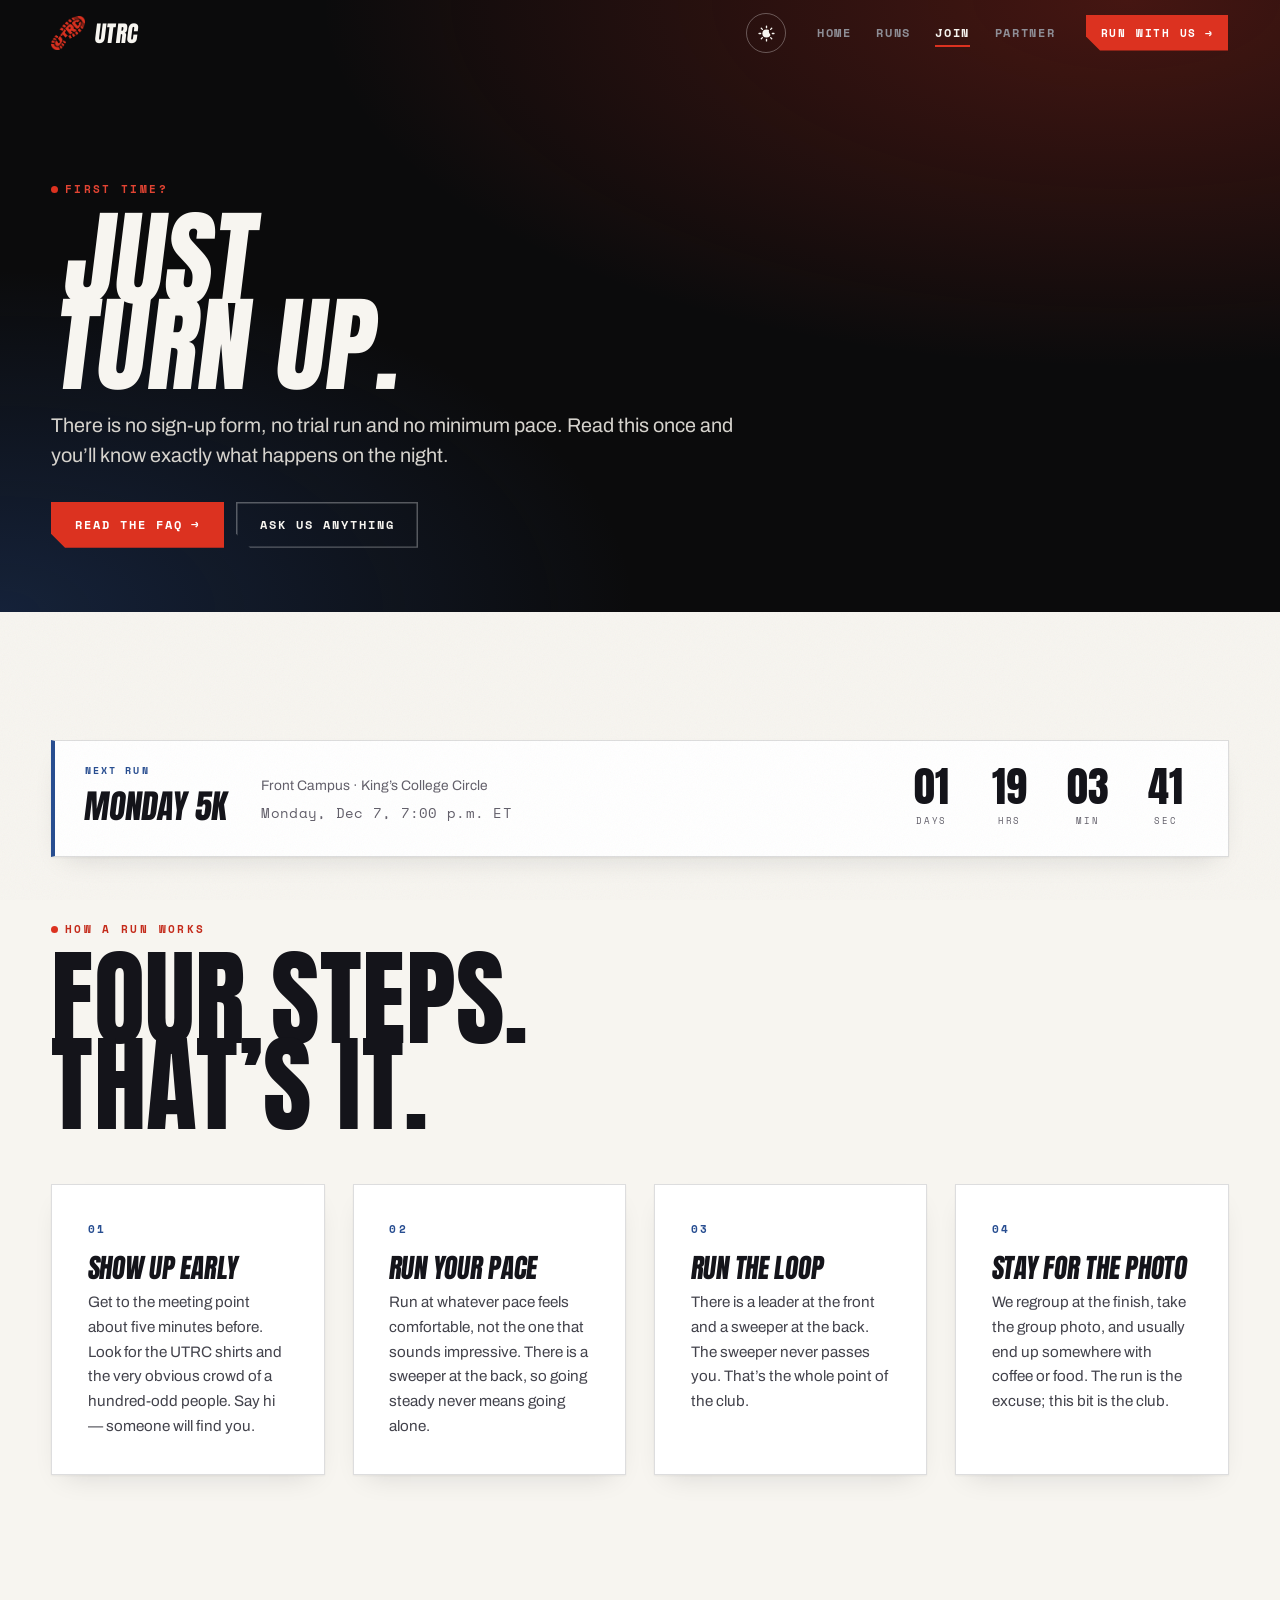
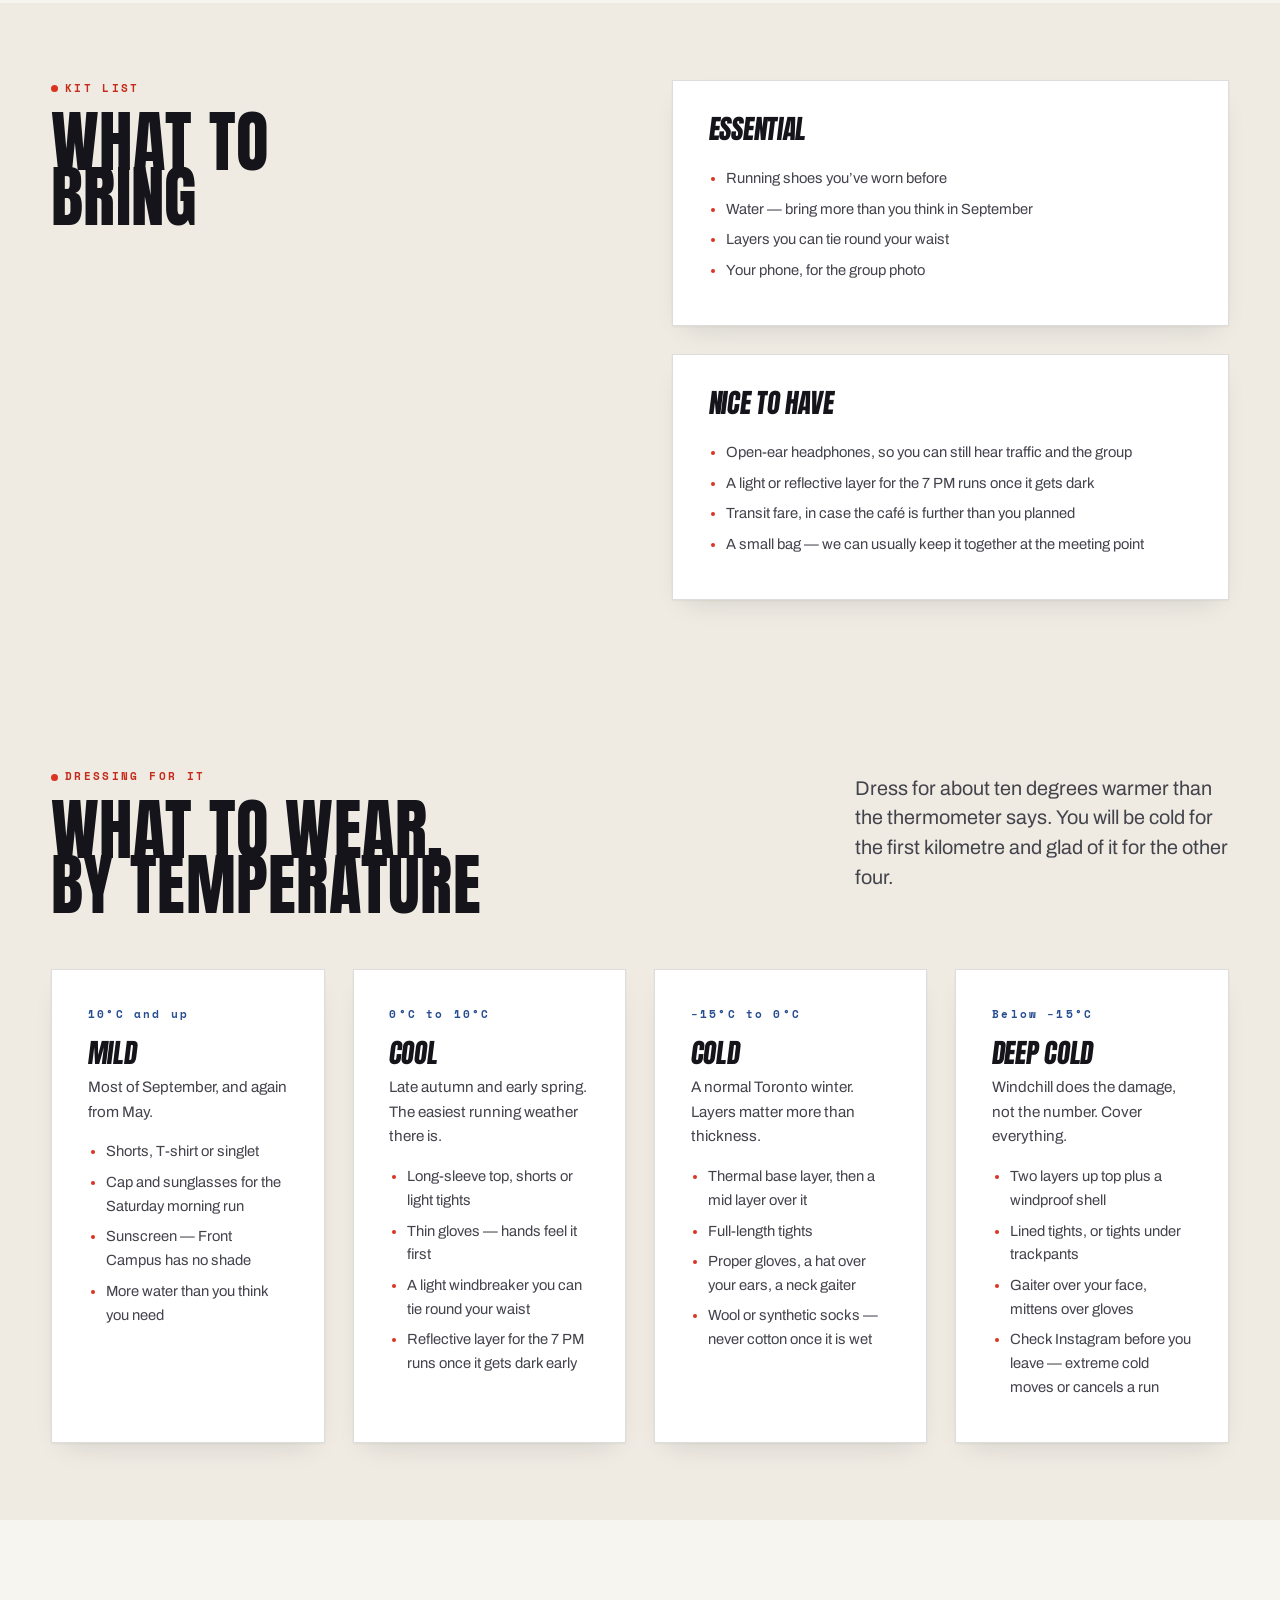
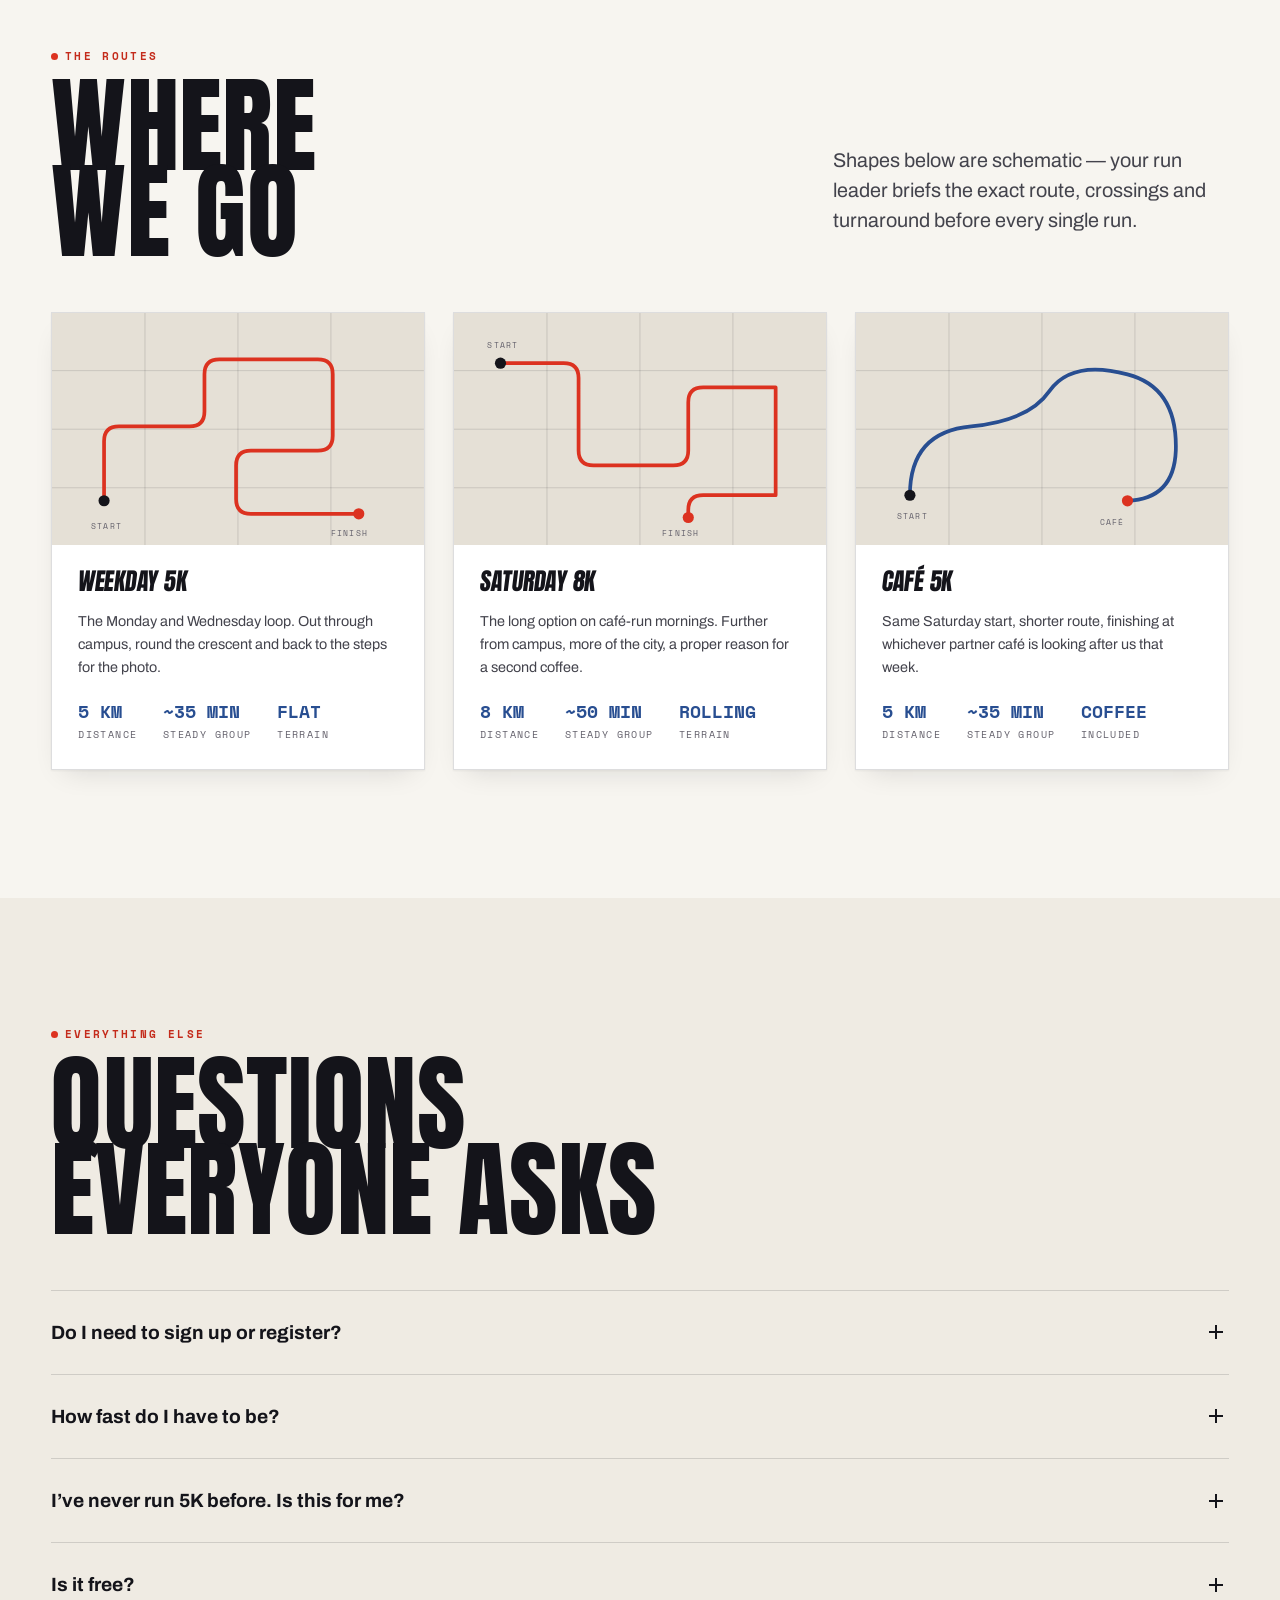
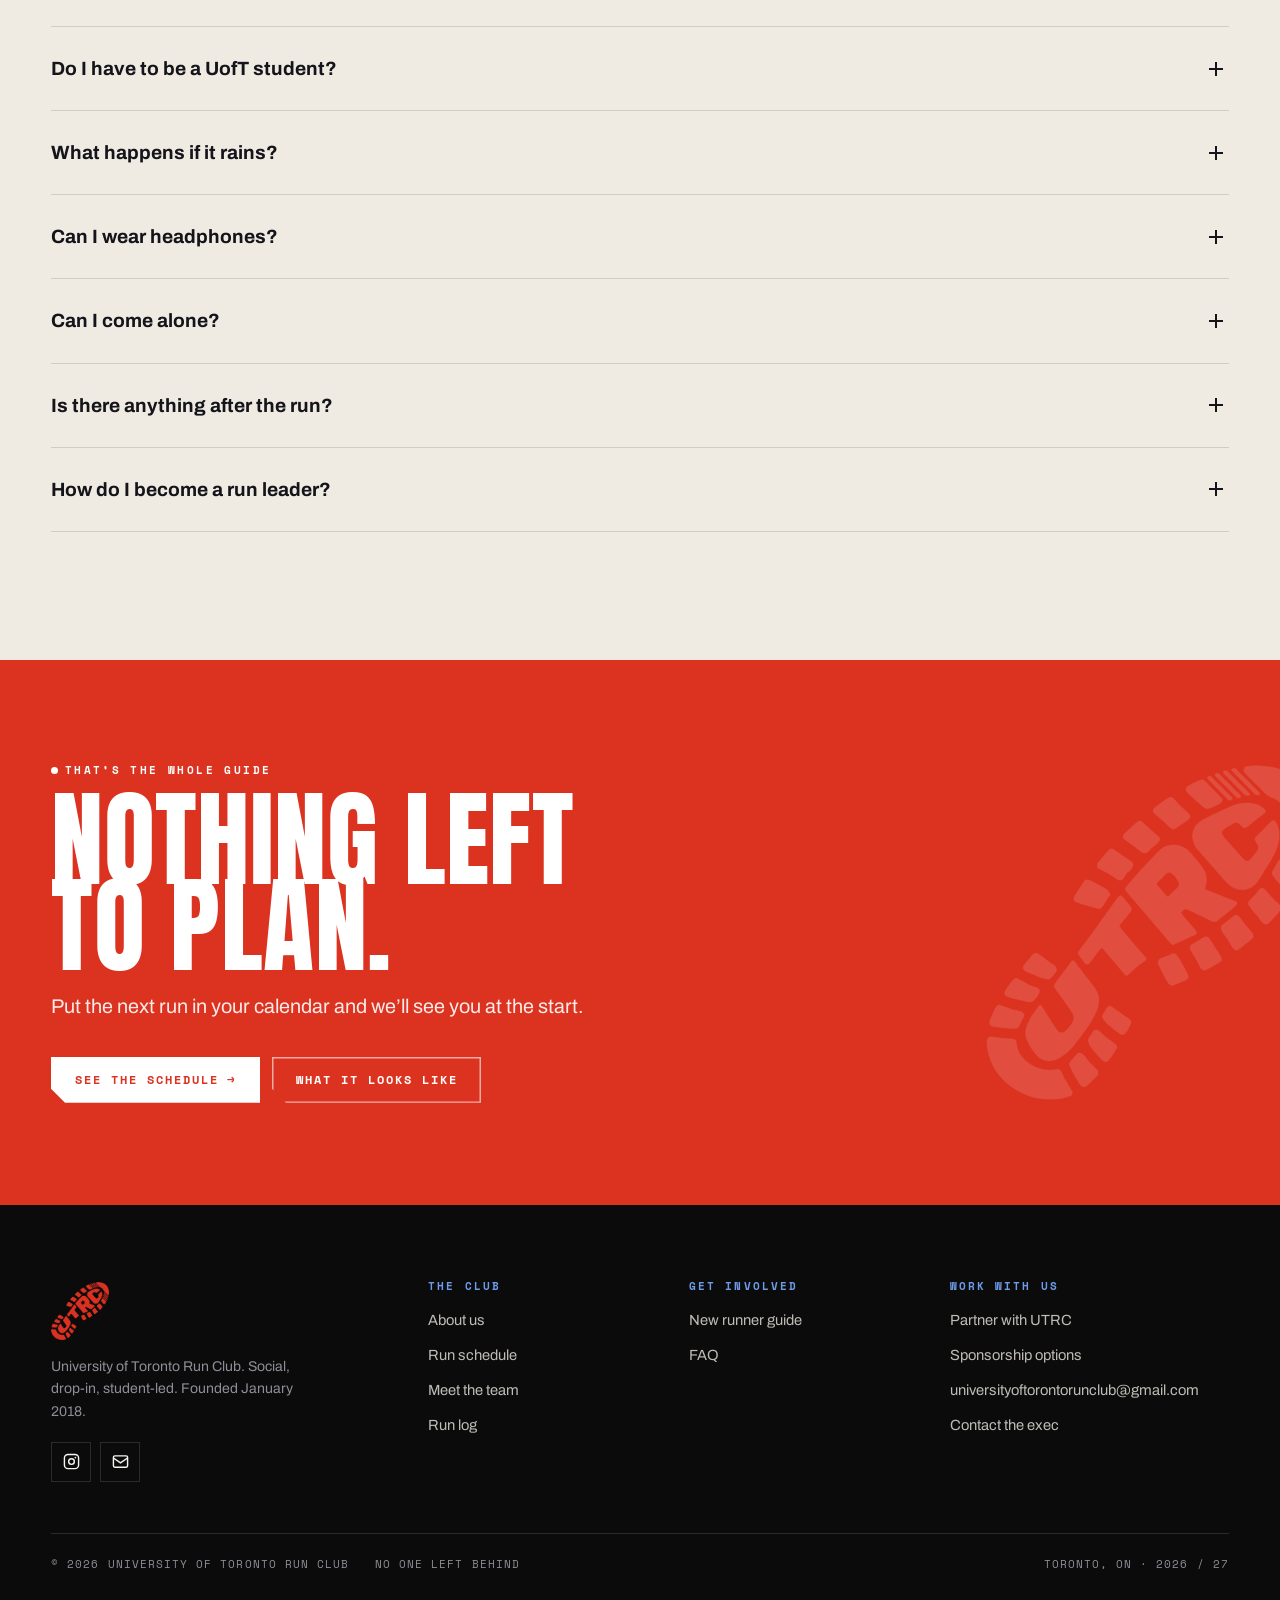
==== commit 3d1a6317: "Add tools/make-run-folders.js Generates the Google Drive folder tree: one folder per run date, each " ====
--- a/01_main/join.html
+++ b/01_main/join.html
@@ -70,7 +70,7 @@
         <span class="card__n">01</span>
         <h3>Show up early</h3>
         <p>Get to the meeting point about five minutes before. Look for the UTRC shirts and
-           the very obvious crowd of eighty people. Say hi — someone will find you.</p>
+           the very obvious crowd of a hundred-odd people. Say hi — someone will find you.</p>
       </article>
       <article class="card" data-reveal style="--d:80ms">
         <span class="card__n">02</span>
@@ -351,7 +351,7 @@
         <div class="acc__panel"><div>
           <p>We&rsquo;d rather you didn&rsquo;t wear anything that seals your ears — you need to hear traffic,
              your leader and the person next to you. Open-ear headphones are a good compromise, and
-             most people find they don&rsquo;t want music once they&rsquo;re running in a pack of eighty.</p>
+             most people find they don&rsquo;t want music once they&rsquo;re running in a pack that size.</p>
         </div></div>
       </div>
       <div class="acc__item">
--- a/01_main/assets/css/style.css
+++ b/01_main/assets/css/style.css
@@ -30,6 +30,7 @@
   --red-lift:#E24433;       /* small red TEXT on ink (4.23:1 -> 4.79:1) */
   --red-hot:#FF3A24;        /* focus rings */
   --blue:#284E91;           /* the club blue, sampled off the tee */
+  --green:#1C7C47;          /* confirmation only — "copied" states */
   --blue-deep:#1B3A6F;
   --blue-lift:#6E9BE8;      /* the blue that survives on ink (7:1) */
 
@@ -78,6 +79,7 @@
   --accent:var(--red);
   --accent-text:var(--red-lift);
   --accent-2:var(--blue-lift);
+  --green:#2EA865;
   --shadow:0 1px 2px rgba(0,0,0,.4),0 12px 28px -14px rgba(0,0,0,.8);
 }
 .on-dark{background:var(--bg);color:var(--fg)}
@@ -246,6 +248,18 @@
   box-shadow:inset 0 0 0 1.5px var(--line-strong);
 }
 .btn--ghost::after{background:var(--red)}
+
+/* Confirmation state — the club email has just been copied to the clipboard.
+   The sliding ink overlay is switched off so the green is not covered on
+   hover, and the arrow is hidden while the longer label is showing. */
+.btn.is-copied{
+  --bg-b:var(--green);
+  --fg-b:#fff;
+  box-shadow:none;
+}
+.btn.is-copied::after{display:none}
+.btn.is-copied:hover,.btn.is-copied:focus-visible{color:#fff}
+.btn.is-copied .arrow{display:none}
 
 .btn-row{display:flex;flex-wrap:wrap;gap:12px}
 
@@ -751,7 +765,7 @@
   transition:transform .5s var(--ease),background .4s;
 }
 .person:hover{transform:translateY(-5px);background:var(--red)}
-.person:nth-child(even):hover{background:var(--blue)}
+.person:nth-child(odd):hover{background:var(--blue)}
 .person:hover .person__name{color:#fff}
 .person:hover .person__role{color:#fff}
 .person:hover .person__note{color:rgba(255,255,255,.85)}
@@ -760,7 +774,7 @@
   letter-spacing:.18em;text-transform:uppercase;color:var(--accent-text);
   transition:color .35s;
 }
-.person:nth-child(even) .person__role{color:var(--accent-2)}
+.person:nth-child(odd) .person__role{color:var(--accent-2)}
 .person__name{
   font-family:var(--f-display);text-transform:uppercase;
   font-size:clamp(1.45rem,2.6vw,2.05rem);
@@ -802,7 +816,7 @@
   transition:color .35s;
 }
 .person__meta dt::after{content:":"}
-.person:nth-child(even) .person__meta dt{color:var(--accent-2)}
+.person:nth-child(odd) .person__meta dt{color:var(--accent-2)}
 .person__meta dd{display:inline;margin:0 0 0 .4em;color:var(--fg-soft);transition:color .35s}
 .person:hover .person__meta dt{color:rgba(255,255,255,.75)}
 .person:hover .person__meta dd{color:rgba(255,255,255,.9)}
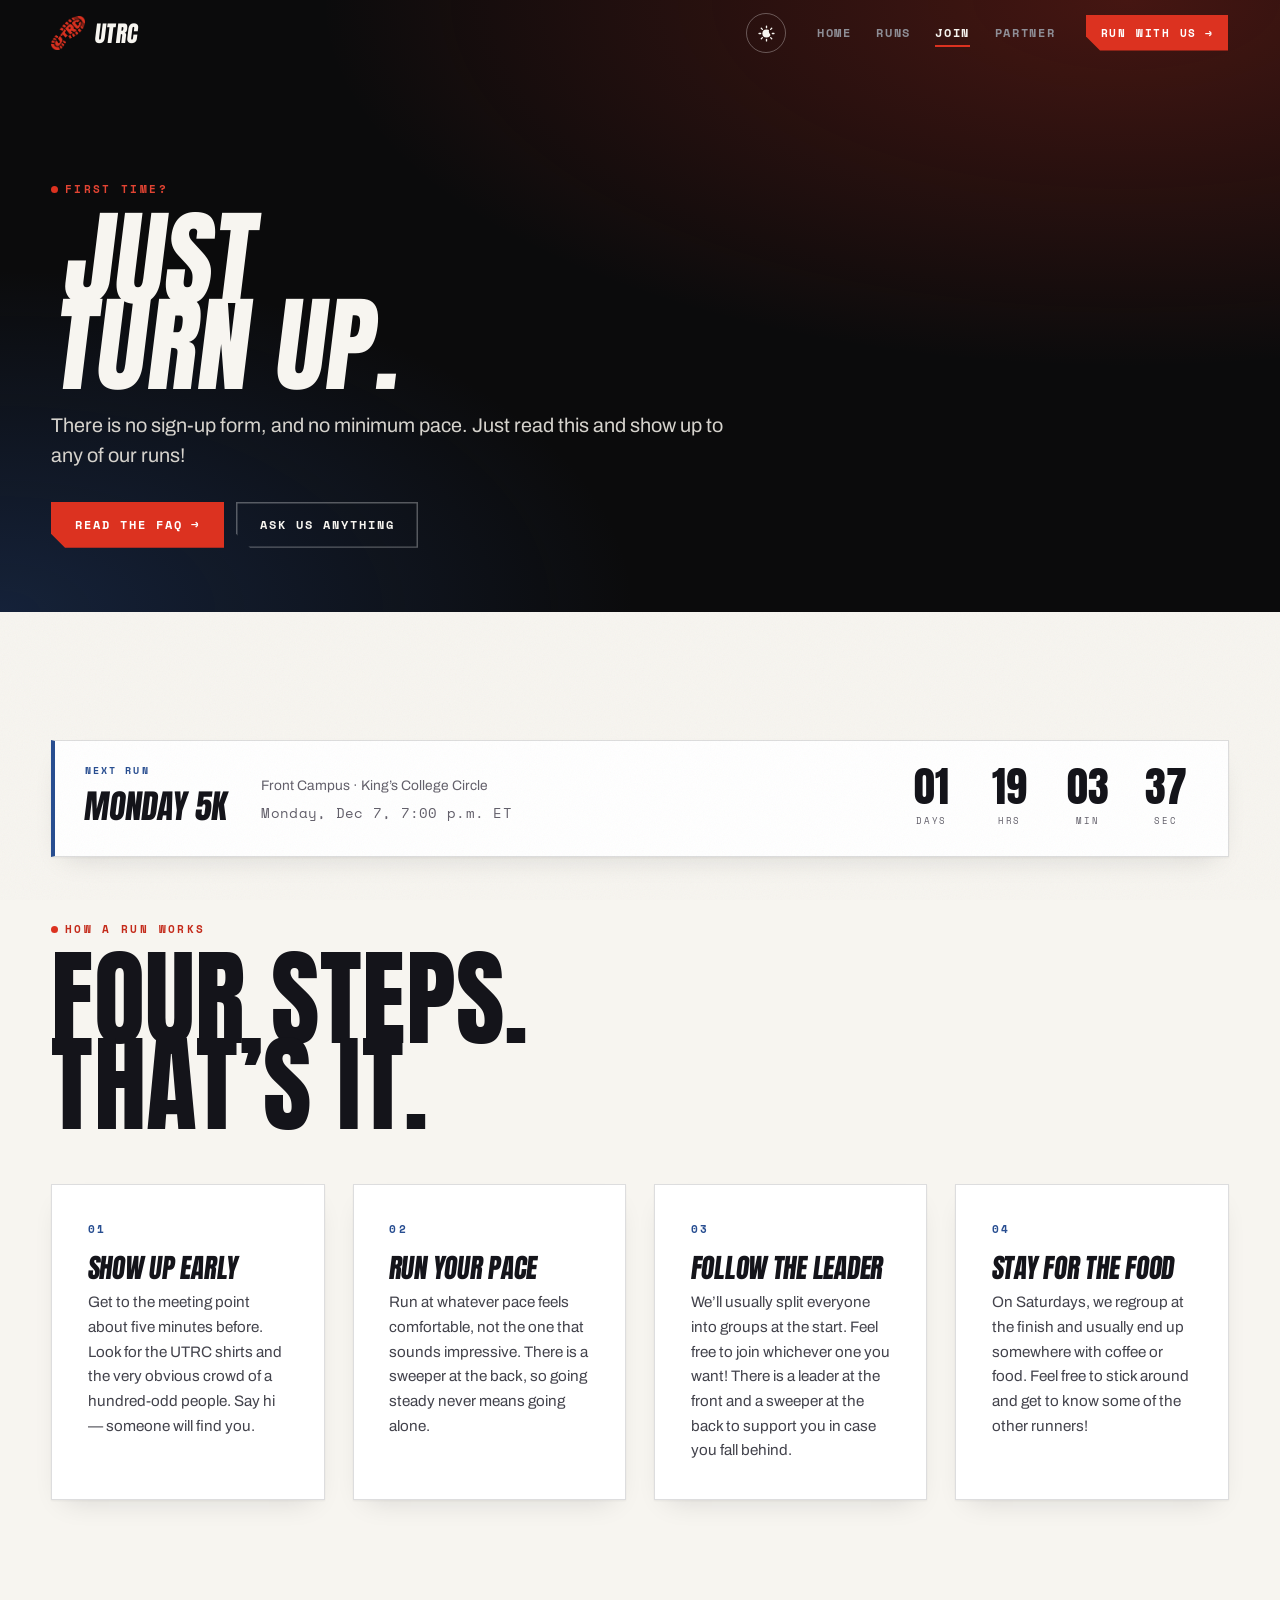
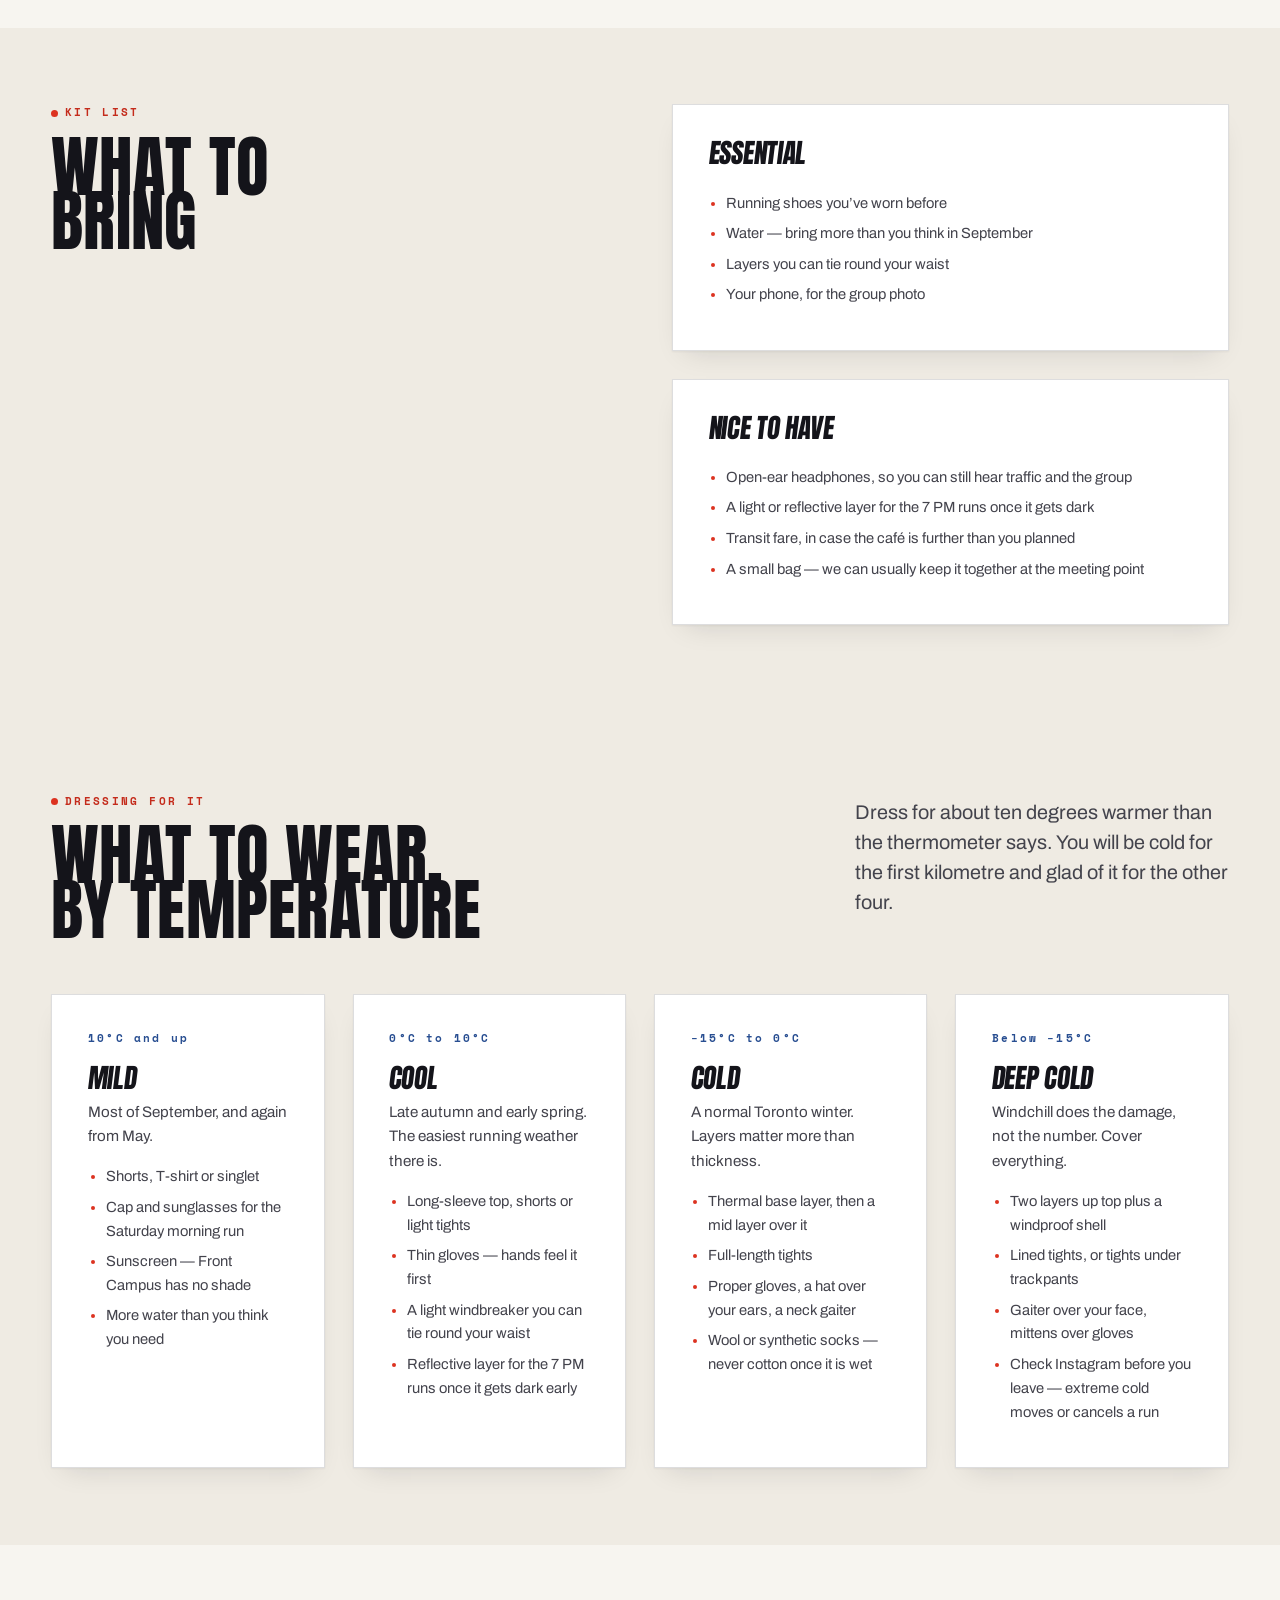
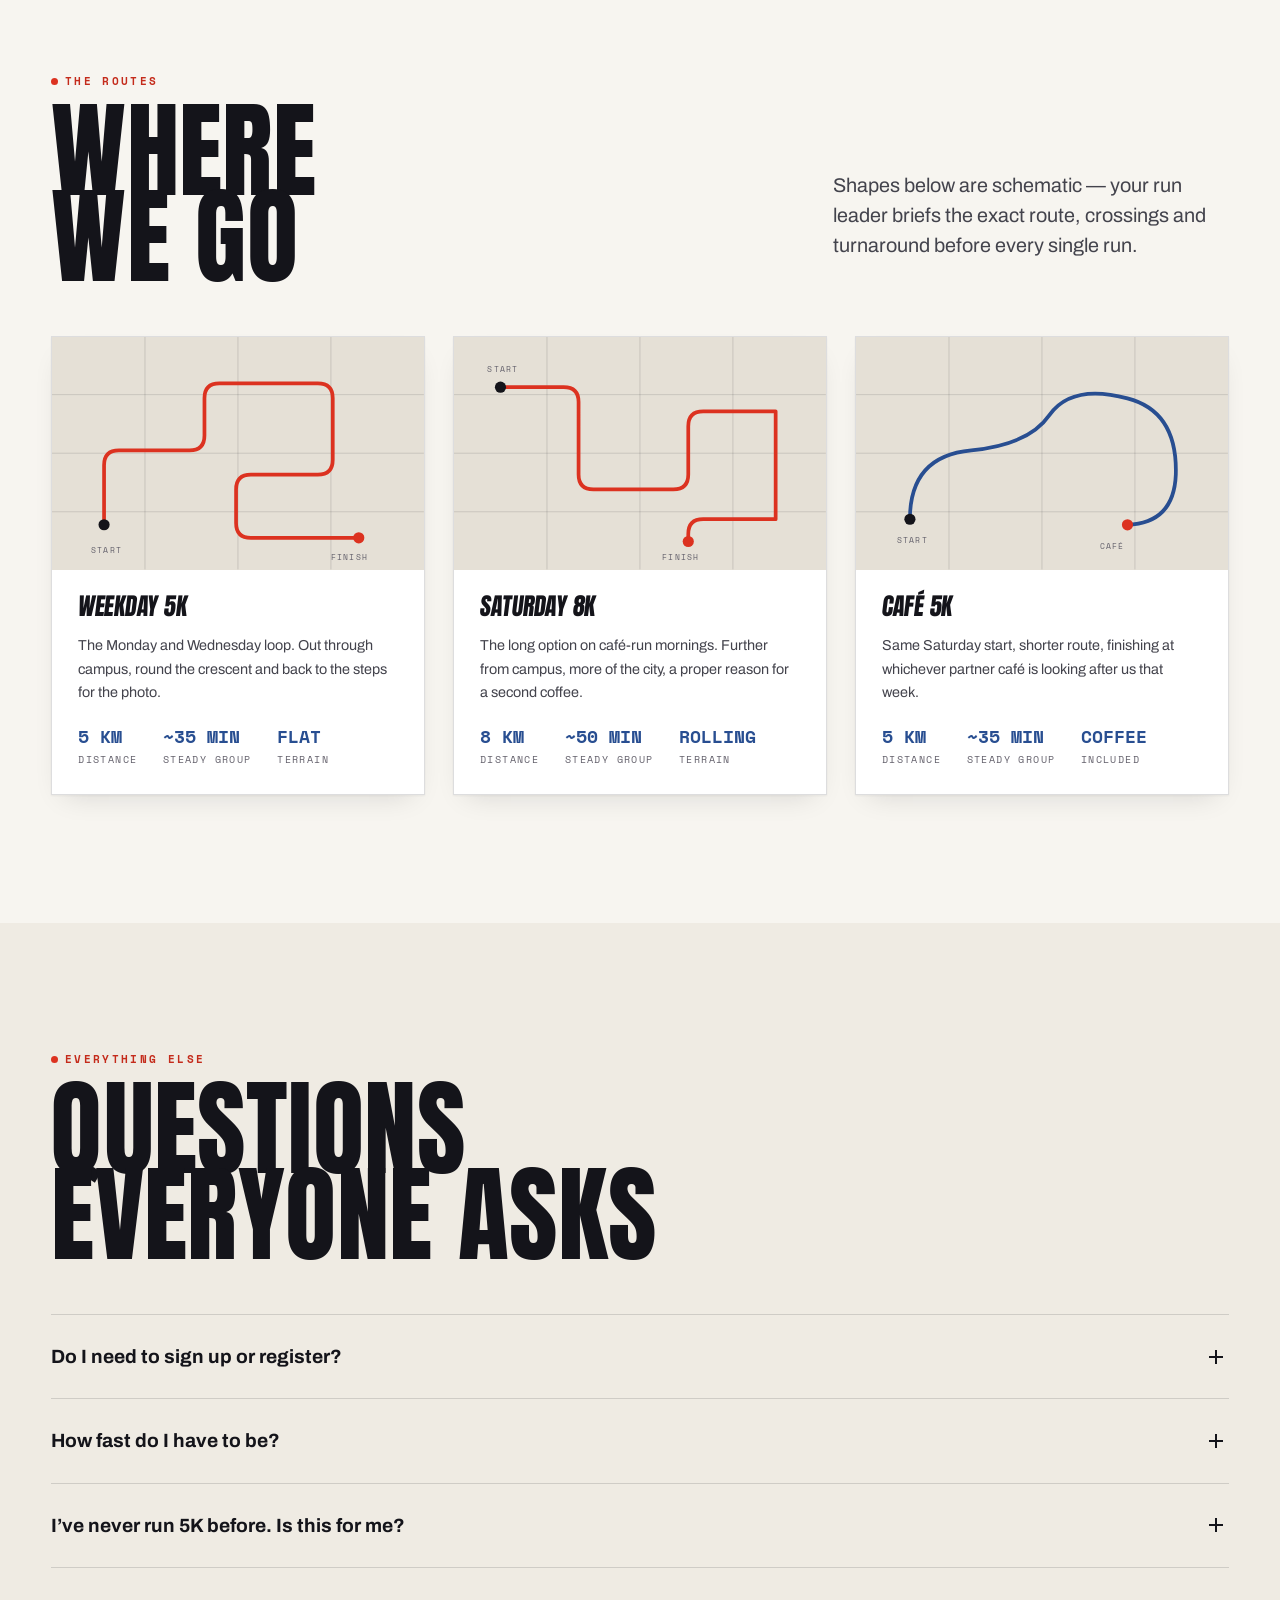
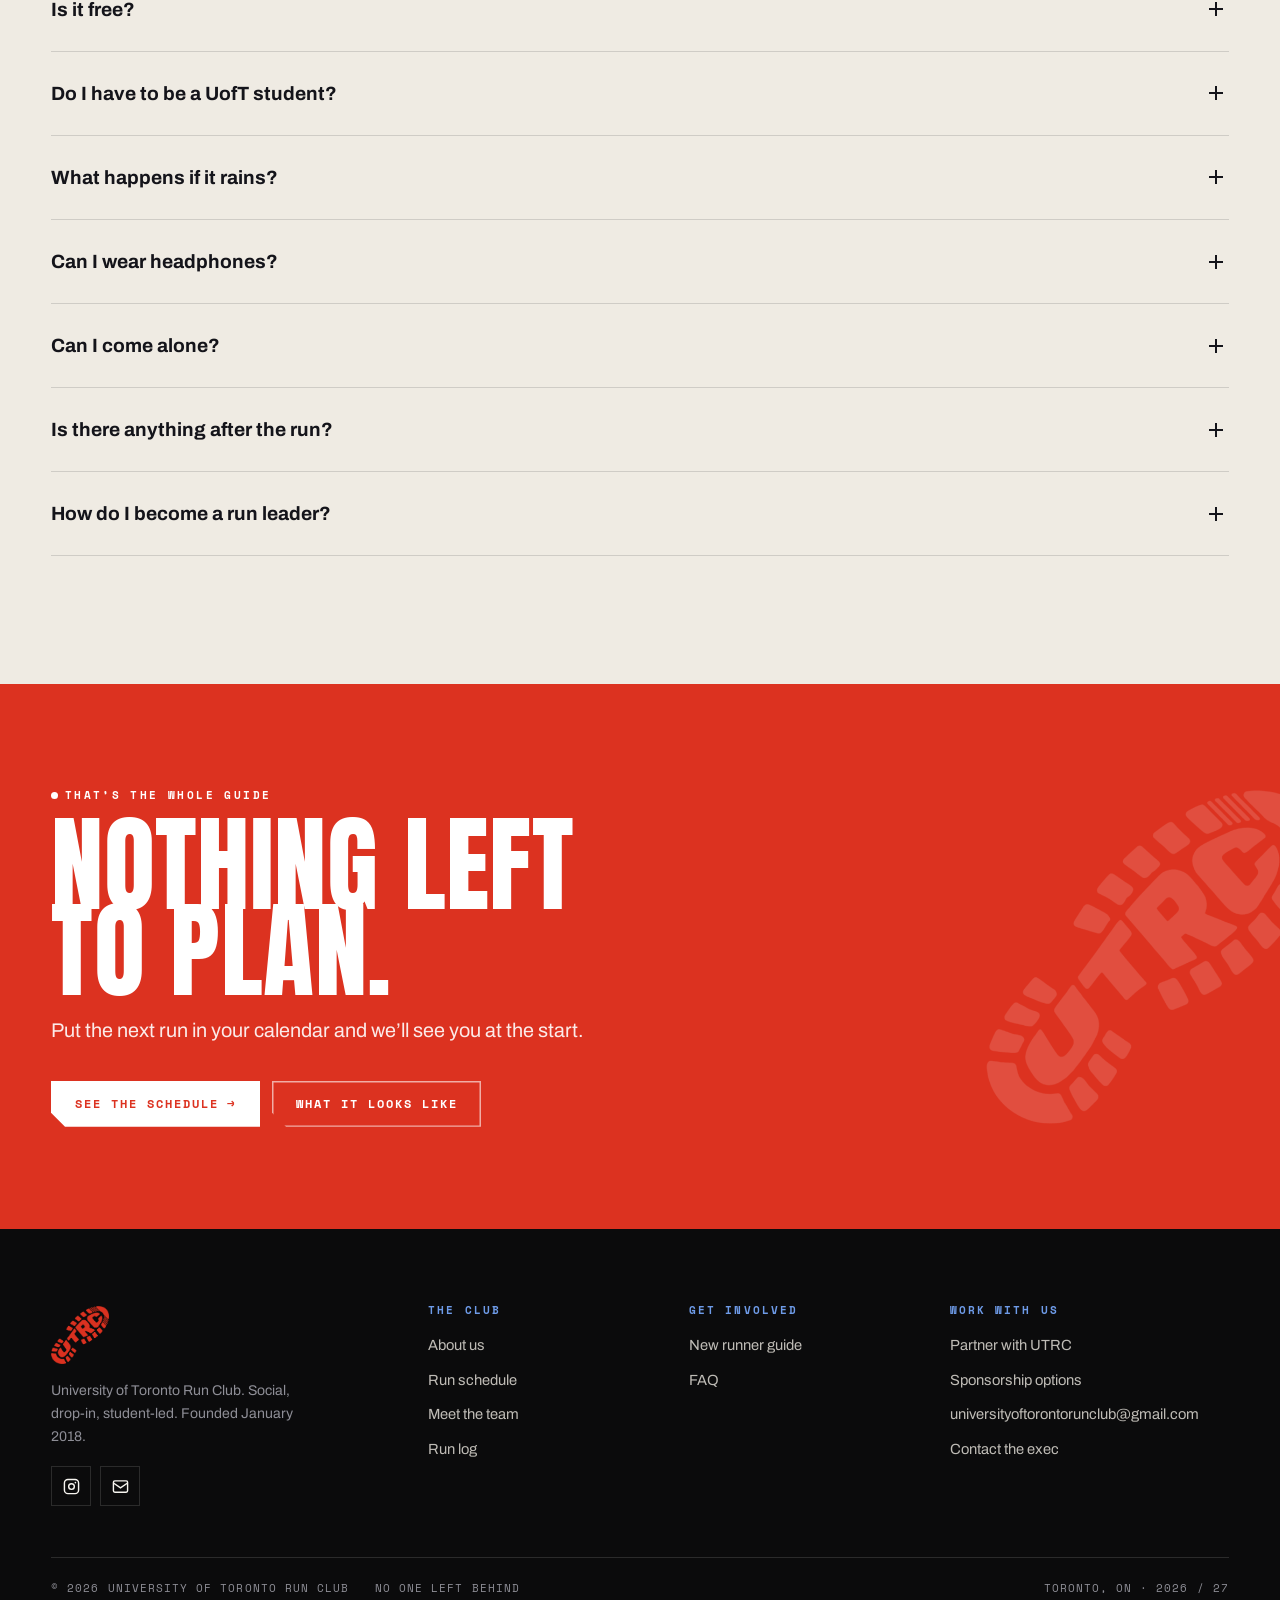
==== commit 1a8cf75b: "Update join copy, fix copied-button colour, refresh READMEs - join.html: rewrite the hero lede and s" ====
--- a/01_main/join.html
+++ b/01_main/join.html
@@ -33,8 +33,8 @@
     <p class="eyebrow">First time?</p>
     <h1 class="display h-xl">Just<br>turn up.</h1>
     <p class="lede">
-      There is no sign-up form, no trial run and no minimum pace. Read this once and
-      you&rsquo;ll know exactly what happens on the night.
+      There is no sign-up form, and no minimum pace. Just read this and show up to
+      any of our runs!
     </p>
     <div class="btn-row" style="margin-top:2rem">
       <a class="btn" href="#faq" data-magnetic>Read the FAQ <span class="arrow">&rarr;</span></a>
@@ -80,15 +80,17 @@
       </article>
       <article class="card" data-reveal style="--d:160ms">
         <span class="card__n">03</span>
-        <h3>Run the loop</h3>
-        <p>There is a leader at the front and a sweeper at the back. The sweeper never
-           passes you. That&rsquo;s the whole point of the club.</p>
+        <h3>Follow the leader</h3>
+        <p>We&rsquo;ll usually split everyone into groups at the start. Feel free to join
+           whichever one you want! There is a leader at the front and a sweeper at the back
+           to support you in case you fall behind.</p>
       </article>
       <article class="card" data-reveal style="--d:240ms">
         <span class="card__n">04</span>
-        <h3>Stay for the photo</h3>
-        <p>We regroup at the finish, take the group photo, and usually end up somewhere
-           with coffee or food. The run is the excuse; this bit is the club.</p>
+        <h3>Stay for the food</h3>
+        <p>On Saturdays, we regroup at the finish and usually end up somewhere with
+           coffee or food. Feel free to stick around and get to know some of the
+           other runners!</p>
       </article>
     </div>
   </div>
--- a/01_main/assets/css/style.css
+++ b/01_main/assets/css/style.css
@@ -255,6 +255,9 @@
 .btn.is-copied{
   --bg-b:var(--green);
   --fg-b:#fff;
+  background:var(--green);   /* set directly: overriding the token alone does
+                                not repaint the shorthand in Blink */
+  color:#fff;
   box-shadow:none;
 }
 .btn.is-copied::after{display:none}
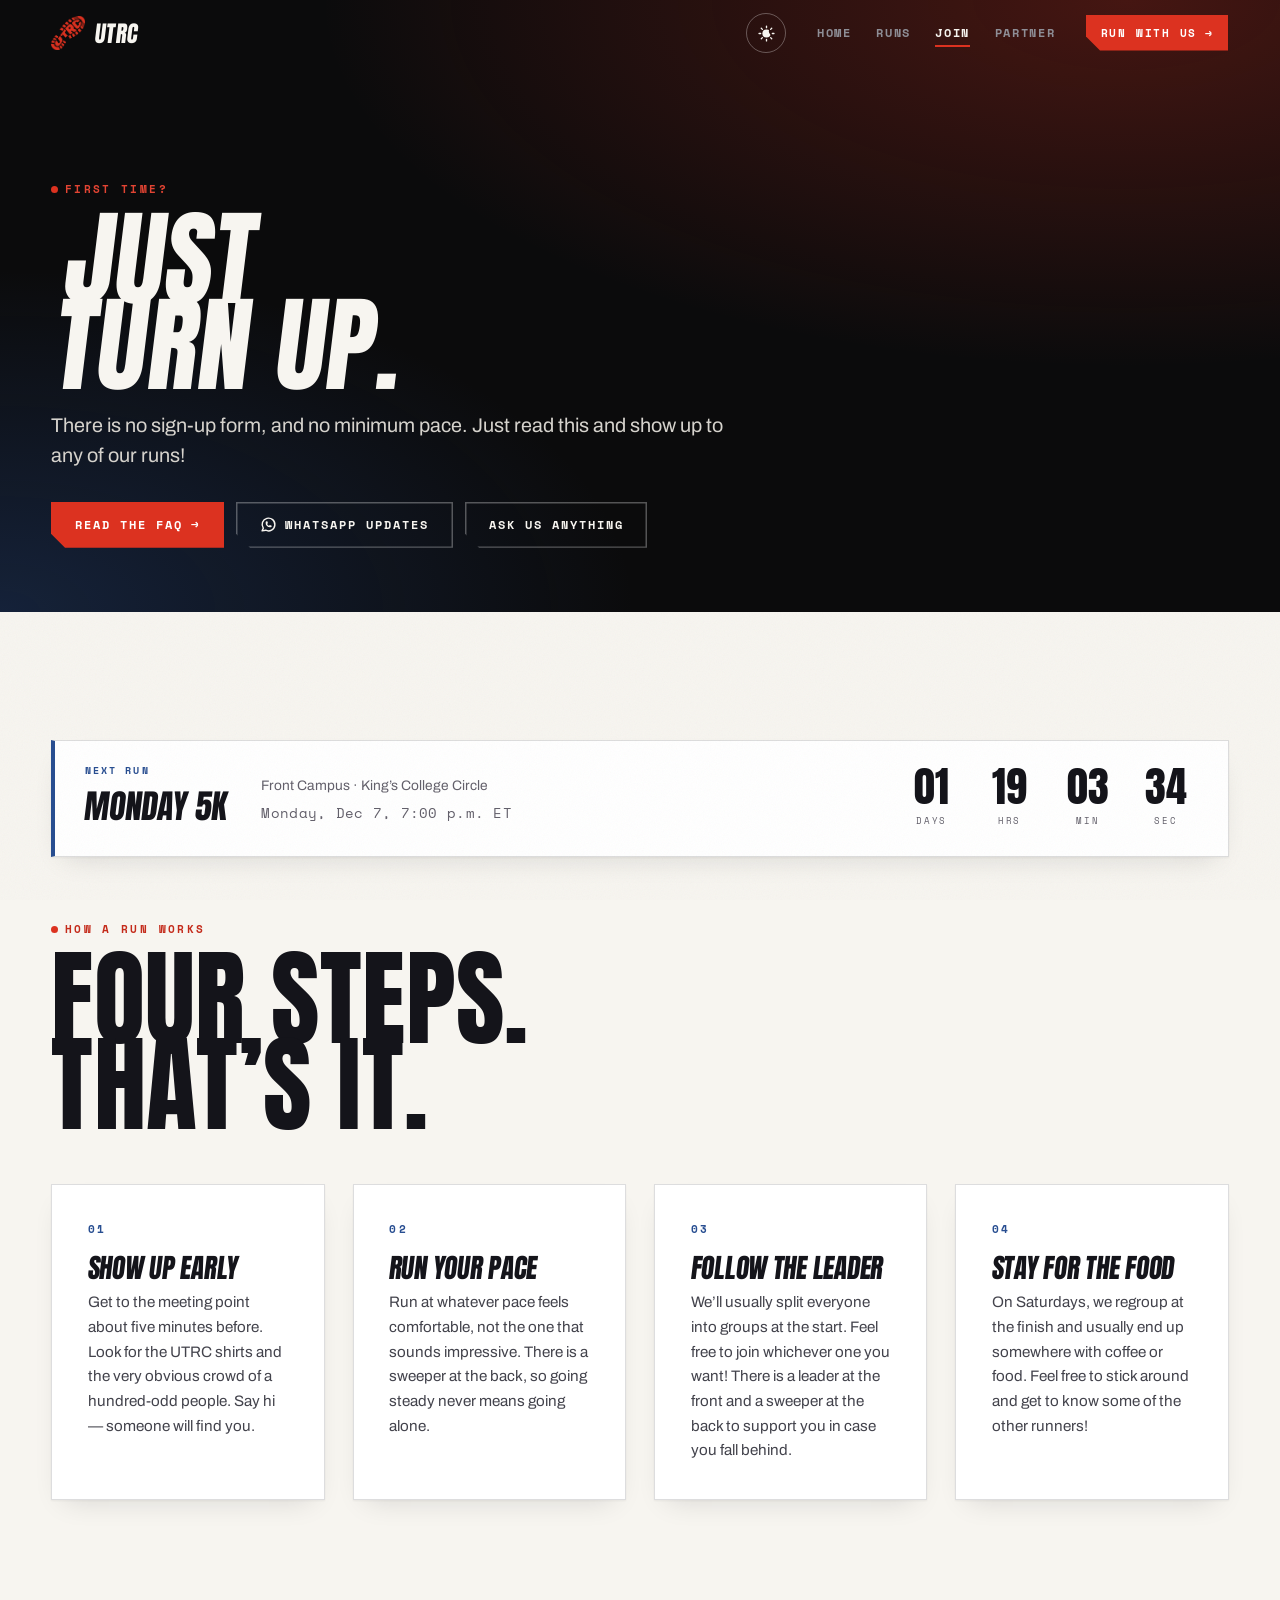
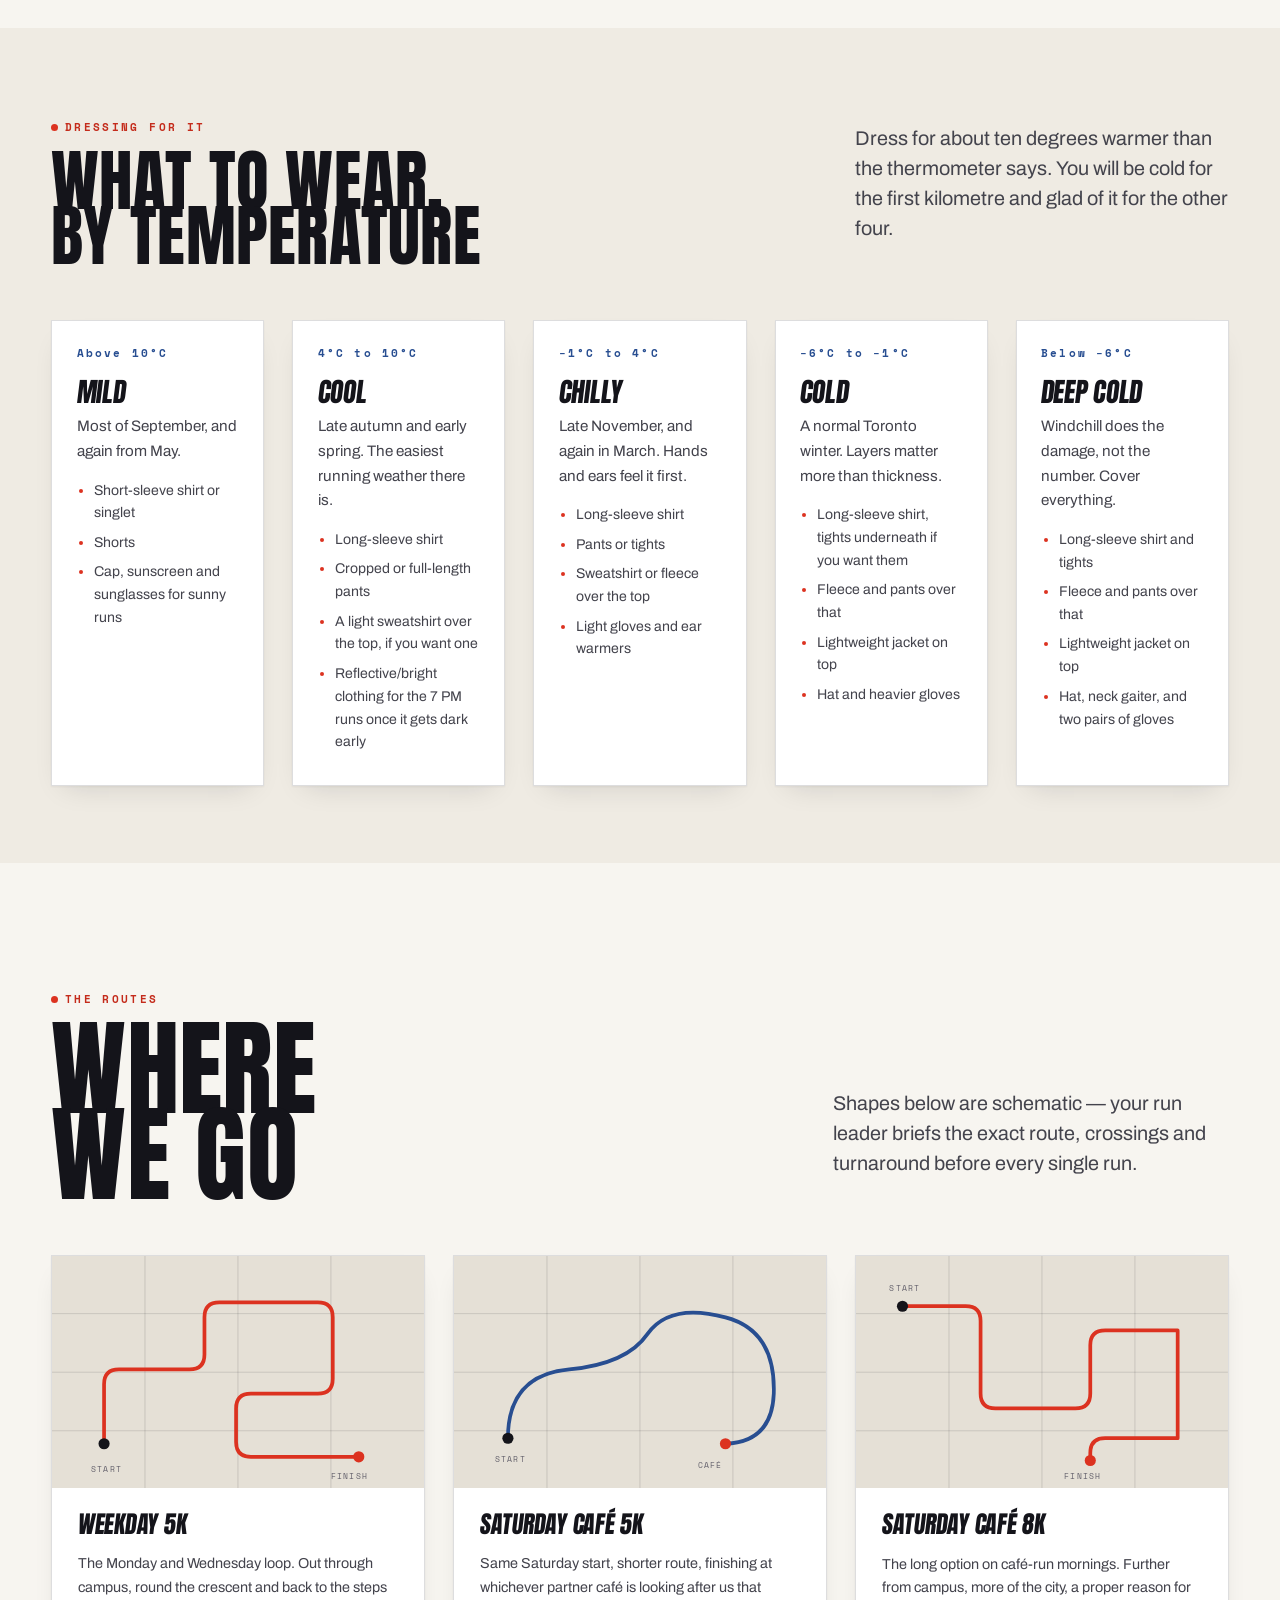
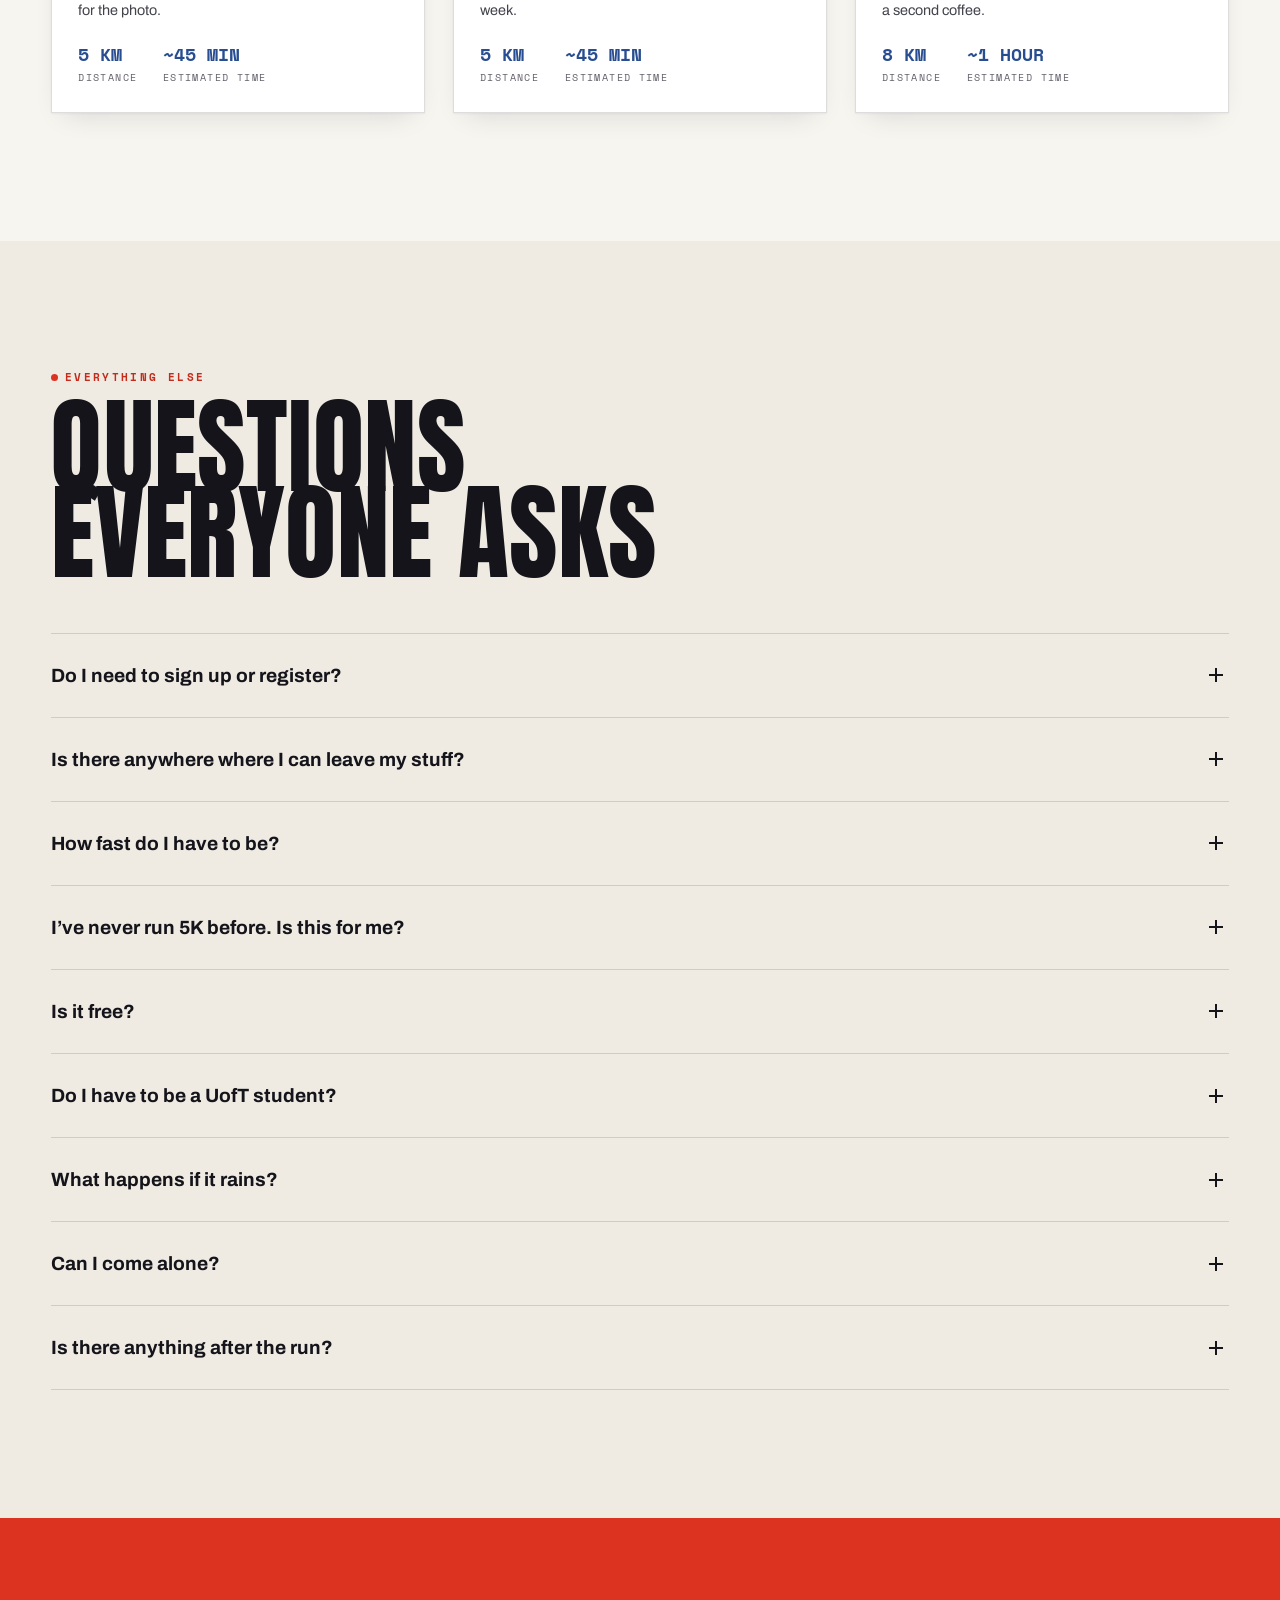
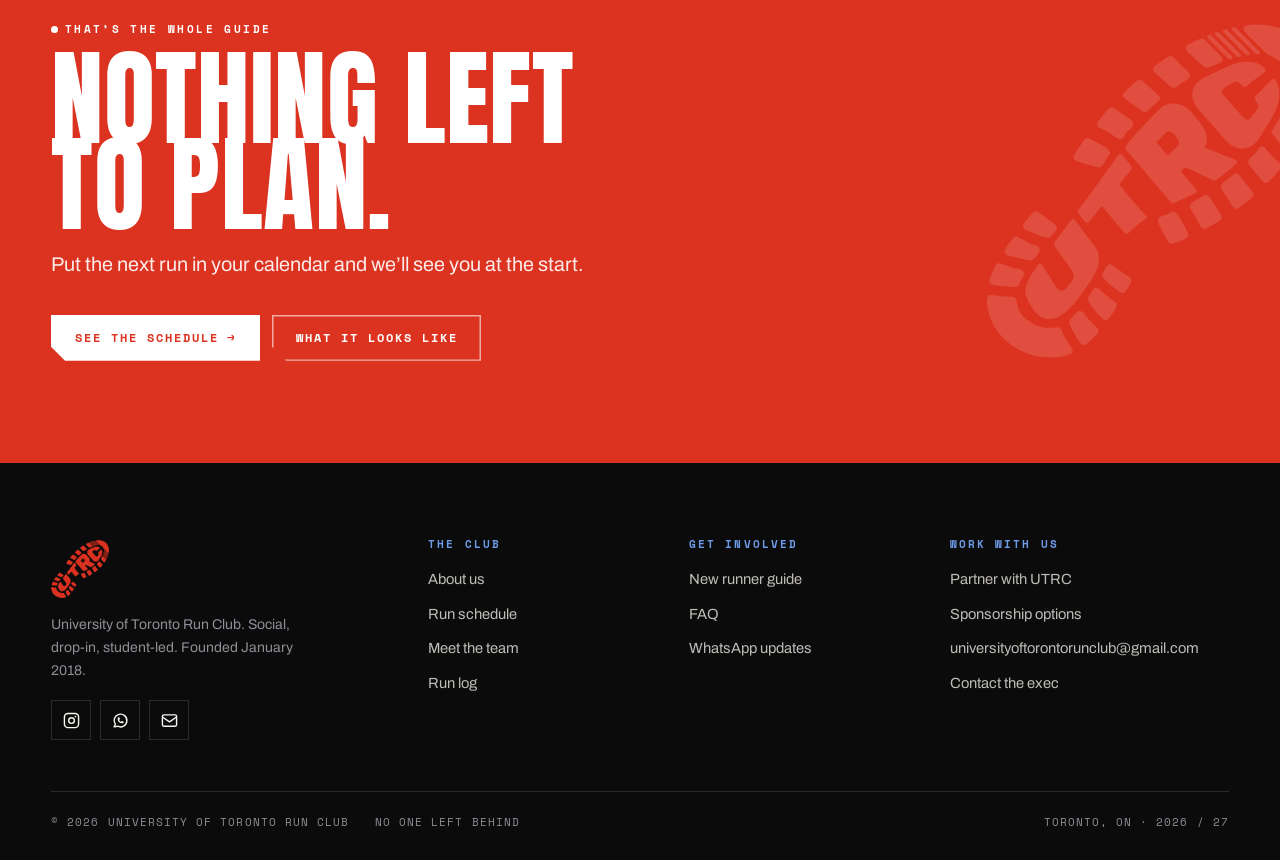
==== commit fd1b7899: "added test for intro logo, plus some other minor tweaks for the page content" ====
--- a/01_main/join.html
+++ b/01_main/join.html
@@ -4,7 +4,7 @@
 <meta charset="utf-8">
 <meta name="viewport" content="width=device-width,initial-scale=1">
 <title>New Runner Guide — UTRC</title>
-<meta name="description" content="Never run with UTRC before? Here's exactly what happens: where to meet, the routes, what to bring, what to wear at any temperature, and answers to the questions everyone asks.">
+<meta name="description" content="Never run with UTRC before? Here's exactly what happens: where to meet, the routes, what to wear at any temperature, and answers to the questions everyone asks.">
 <meta name="theme-color" content="#F7F5F0">
 <link rel="icon" href="assets/img/favicon-32.png" sizes="32x32">
 <link rel="apple-touch-icon" href="assets/img/apple-touch-icon.png">
@@ -38,6 +38,7 @@
     </p>
     <div class="btn-row" style="margin-top:2rem">
       <a class="btn" href="#faq" data-magnetic>Read the FAQ <span class="arrow">&rarr;</span></a>
+      <a class="btn btn--ghost" data-wa="icon" href="#" target="_blank" rel="noopener">WhatsApp updates</a>
       <a class="btn btn--ghost" data-ig href="#" target="_blank" rel="noopener">Ask us anything</a>
     </div>
   </div>
@@ -97,6 +98,8 @@
 </section>
 
 
+<!-- Parked: kit list, hidden for now. Unwrap the <template> to restore. -->
+<template data-parked="kit-list">
 <!-- ================================================== KIT LIST ========= -->
 <section class="sec sec--paper sec--tight" id="bring">
   <div class="shell">
@@ -128,6 +131,7 @@
     </div>
   </div>
 </section>
+</template>
 
 <!-- ============================================ DRESSING FOR IT ======== -->
 <!-- VERIFY: the bands below are written for a Toronto winter and are general
@@ -146,54 +150,66 @@
       </p>
     </div>
 
-    <div class="grid grid--4">
+    <div class="grid grid--5">
       <article class="card" data-reveal>
-        <span class="card__n">10&deg;C and up</span>
+        <span class="card__n">Above 10&deg;C</span>
         <h3>Mild</h3>
         <p>Most of September, and again from May.</p>
         <ul>
-          <li>Shorts, T-shirt or singlet</li>
-          <li>Cap and sunglasses for the Saturday morning run</li>
-          <li>Sunscreen — Front Campus has no shade</li>
-          <li>More water than you think you need</li>
+          <li>Short-sleeve shirt or singlet</li>
+          <li>Shorts</li>
+          <li>Cap, sunscreen and sunglasses for sunny runs</li>
         </ul>
       </article>
 
       <article class="card" data-reveal style="--d:80ms">
-        <span class="card__n">0&deg;C to 10&deg;C</span>
+        <span class="card__n">4&deg;C to 10&deg;C</span>
         <h3>Cool</h3>
         <p>Late autumn and early spring. The easiest running weather there is.</p>
         <ul>
-          <li>Long-sleeve top, shorts or light tights</li>
-          <li>Thin gloves — hands feel it first</li>
-          <li>A light windbreaker you can tie round your waist</li>
-          <li>Reflective layer for the 7&nbsp;PM runs once it gets dark early</li>
+          <li>Long-sleeve shirt</li>
+          <li>Cropped or full-length pants</li>
+          <li>A light sweatshirt over the top, if you want one</li>
+          <li>Reflective/bright clothing for the 7&nbsp;PM runs once it gets dark early</li>
         </ul>
       </article>
 
       <article class="card" data-reveal style="--d:160ms">
-        <span class="card__n">&minus;15&deg;C to 0&deg;C</span>
+        <span class="card__n">&minus;1&deg;C to 4&deg;C</span>
+        <h3>Chilly</h3>
+        <p>Late November, and again in March. Hands and ears feel it first.</p>
+        <ul>
+          <li>Long-sleeve shirt</li>
+          <li>Pants or tights</li>
+          <li>Sweatshirt or fleece over the top</li>
+          <li>Light gloves and ear warmers</li>
+        </ul>
+      </article>
+
+      <article class="card" data-reveal style="--d:240ms">
+        <span class="card__n">&minus;6&deg;C to &minus;1&deg;C</span>
         <h3>Cold</h3>
         <p>A normal Toronto winter. Layers matter more than thickness.</p>
         <ul>
-          <li>Thermal base layer, then a mid layer over it</li>
-          <li>Full-length tights</li>
-          <li>Proper gloves, a hat over your ears, a neck gaiter</li>
-          <li>Wool or synthetic socks — never cotton once it is wet</li>
+          <li>Long-sleeve shirt, tights underneath if you want them</li>
+          <li>Fleece and pants over that</li>
+          <li>Lightweight jacket on top</li>
+          <li>Hat and heavier gloves</li>
         </ul>
       </article>
 
-      <article class="card" data-reveal style="--d:240ms">
-        <span class="card__n">Below &minus;15&deg;C</span>
+      <article class="card" data-reveal style="--d:320ms">
+        <span class="card__n">Below &minus;6&deg;C</span>
         <h3>Deep cold</h3>
         <p>Windchill does the damage, not the number. Cover everything.</p>
         <ul>
-          <li>Two layers up top plus a windproof shell</li>
-          <li>Lined tights, or tights under trackpants</li>
-          <li>Gaiter over your face, mittens over gloves</li>
-          <li>Check Instagram before you leave — extreme cold moves or cancels a run</li>
+          <li>Long-sleeve shirt and tights</li>
+          <li>Fleece and pants over that</li>
+          <li>Lightweight jacket on top</li>
+          <li>Hat, neck gaiter, and two pairs of gloves</li>
         </ul>
       </article>
+
     </div>
   </div>
 </section>
@@ -231,13 +247,34 @@
              to the steps for the photo.</p>
           <div class="route__stats">
             <span><b>5 km</b>Distance</span>
-            <span><b>~35 min</b>Steady group</span>
-            <span><b>Flat</b>Terrain</span>
+            <span><b>~45 min</b>Estimated Time</span>
           </div>
         </div>
       </article>
 
-      <article class="route" data-reveal style="--d:100ms">
+      <article class="route route--cafe" data-reveal style="--d:100ms">
+        <svg class="route__map" viewBox="0 0 400 250" role="img" aria-label="Schematic of the Saturday 5K café run">
+          <g class="grid-l" fill="none">
+            <path d="M0 62h400M0 125h400M0 188h400M100 0v250M200 0v250M300 0v250"/>
+          </g>
+          <path class="line" d="M58 196 Q58 128 124 122 Q186 116 208 84 Q232 50 292 66 Q346 80 344 148 Q342 200 292 202"/>
+          <circle class="dot" cx="58" cy="196" r="6"/>
+          <circle class="dot-r" cx="292" cy="202" r="6"/>
+          <text class="lbl" x="44" y="222">Start</text>
+          <text class="lbl" x="262" y="228">Café</text>
+        </svg>
+        <div class="route__body">
+          <h3>Saturday Café 5K</h3>
+          <p>Same Saturday start, shorter route, finishing at whichever partner café is
+             looking after us that week.</p>
+          <div class="route__stats">
+            <span><b>5 km</b>Distance</span>
+            <span><b>~45 min</b>Estimated Time</span>
+          </div>
+        </div>
+      </article>
+
+      <article class="route" data-reveal style="--d:200ms">
         <svg class="route__map" viewBox="0 0 400 250" role="img" aria-label="Schematic of the Saturday 8K route">
           <g class="grid-l" fill="none">
             <path d="M0 62h400M0 125h400M0 188h400M100 0v250M200 0v250M300 0v250"/>
@@ -249,36 +286,12 @@
           <text class="lbl" x="224" y="240">Finish</text>
         </svg>
         <div class="route__body">
-          <h3>Saturday 8K</h3>
+          <h3>Saturday Café 8K</h3>
           <p>The long option on café-run mornings. Further from campus, more of the city,
              a proper reason for a second coffee.</p>
           <div class="route__stats">
             <span><b>8 km</b>Distance</span>
-            <span><b>~50 min</b>Steady group</span>
-            <span><b>Rolling</b>Terrain</span>
-          </div>
-        </div>
-      </article>
-
-      <article class="route" data-reveal style="--d:200ms">
-        <svg class="route__map" viewBox="0 0 400 250" role="img" aria-label="Schematic of the Saturday 5K café run">
-          <g class="grid-l" fill="none">
-            <path d="M0 62h400M0 125h400M0 188h400M100 0v250M200 0v250M300 0v250"/>
-          </g>
-          <path class="line" d="M58 196 Q58 128 124 122 Q186 116 208 84 Q232 50 292 66 Q346 80 344 148 Q342 200 292 202"/>
-          <circle class="dot" cx="58" cy="196" r="6"/>
-          <circle class="dot-r" cx="292" cy="202" r="6"/>
-          <text class="lbl" x="44" y="222">Start</text>
-          <text class="lbl" x="262" y="228">Café</text>
-        </svg>
-        <div class="route__body">
-          <h3>Café 5K</h3>
-          <p>Same Saturday start, shorter route, finishing at whichever partner café is
-             looking after us that week.</p>
-          <div class="route__stats">
-            <span><b>5 km</b>Distance</span>
-            <span><b>~35 min</b>Steady group</span>
-            <span><b>Coffee</b>Included</span>
+            <span><b>~1 hour</b>Estimated Time</span>
           </div>
         </div>
       </article>
@@ -305,79 +318,71 @@
       <div class="acc__item">
         <button class="acc__btn">Do I need to sign up or register? <span class="acc__ico" aria-hidden="true"></span></button>
         <div class="acc__panel"><div>
-          <p>No. UTRC is a drop-in club — turn up at the meeting point on any run day and you&rsquo;re in.
-             There&rsquo;s no form, no waiting list and no commitment to come back.</p>
+          <p>Nope! UTRC is a drop-in club. Feel free to show up at UC steps on any run day to join!</p>
+        </div></div>
+
+    </div>
+      <div class="acc__item">
+        <button class="acc__btn">Is there anywhere where I can leave my stuff? <span class="acc__ico" aria-hidden="true"></span></button>
+        <div class="acc__panel"><div>
+          <p>Unfortuantley UTRC does not have an official place for you to store your belongings so try and pack 
+             light with only things that you'll need for the run. If needed, Hart House has some lockers that you can 
+             borrow but only if you are have your own lock and are a UofT student.</p>
         </div></div>
       </div>
       <div class="acc__item">
         <button class="acc__btn">How fast do I have to be? <span class="acc__ico" aria-hidden="true"></span></button>
         <div class="acc__panel"><div>
-          <p>As fast as you are. Everyone sets off together and runs their own pace, and a
-             sweeper stays at the back and never passes anybody. If you need to walk, the sweeper
-             walks with you. That is what &ldquo;no one left behind&rdquo; actually means in practice.</p>
+          <p>However fast you are right now! Everyone sets off together and runs their own pace, and a
+             sweeper stays at the back and tries their best to support you.</p>
         </div></div>
       </div>
       <div class="acc__item">
         <button class="acc__btn">I&rsquo;ve never run 5K before. Is this for me? <span class="acc__ico" aria-hidden="true"></span></button>
         <div class="acc__panel"><div>
-          <p>Yes — that&rsquo;s the group we&rsquo;re proudest of. Join the social group, take walk breaks
-             whenever you want, and treat the distance as a target rather than a requirement.
+          <p>Yes, of course! Our pace is aimed to be conversational, and we make sure to stop at many traffic lights 
+            along the way for you to catch their breath. Many members have ran their first ever 5k with us.
              A lot of our regulars ran their first ever 5K on a Wednesday with us.</p>
         </div></div>
       </div>
       <div class="acc__item">
         <button class="acc__btn">Is it free? <span class="acc__ico" aria-hidden="true"></span></button>
         <div class="acc__panel"><div>
-          <p>Drop-in runs are free. Some special events — race entries, socials, kit — have a cost,
-             and we always say so up front on Instagram.</p>
+          <p>Yup! All of our events, including weekly runs, special events and socials are all free. Ocassionally,
+            we might host a special paid event but we'll make sure to let you know ahead of time on our Instagram or
+            Whatsapp channel.
+          </p>
         </div></div>
       </div>
       <div class="acc__item">
         <button class="acc__btn">Do I have to be a UofT student? <span class="acc__ico" aria-hidden="true"></span></button>
         <div class="acc__panel"><div>
-          <p>We&rsquo;re a University of Toronto student club, and our runs are built around the UofT
-             community — students across every faculty, plus staff and alumni. If you&rsquo;re outside
-             that and want to run with us, message us on Instagram first and we&rsquo;ll sort it out.</p>
+          <p>While we are a University of Toronto student club, and most of our members are UofT affiliated, recent grads and
+            students from other univesities are also welcome to join.</p>
         </div></div>
       </div>
       <div class="acc__item">
         <button class="acc__btn">What happens if it rains? <span class="acc__ico" aria-hidden="true"></span></button>
         <div class="acc__panel"><div>
           <p>We run. The only things that stop us are genuinely unsafe conditions — ice storms,
-             lightning, extreme cold warnings — and if a run is cancelled we post it on Instagram
-             stories a few hours beforehand. Check there before you leave.</p>
-        </div></div>
-      </div>
-      <div class="acc__item">
-        <button class="acc__btn">Can I wear headphones? <span class="acc__ico" aria-hidden="true"></span></button>
-        <div class="acc__panel"><div>
-          <p>We&rsquo;d rather you didn&rsquo;t wear anything that seals your ears — you need to hear traffic,
-             your leader and the person next to you. Open-ear headphones are a good compromise, and
-             most people find they don&rsquo;t want music once they&rsquo;re running in a pack that size.</p>
+             lightning and extreme cold warnings. If a run is cancelled we post it on Instagram
+             stories and will annouce it on our Whatsapp chennel a few hours beforehand. If weather conditions are unclear,
+             make sure to check before you leave.</p>
         </div></div>
       </div>
       <div class="acc__item">
         <button class="acc__btn">Can I come alone? <span class="acc__ico" aria-hidden="true"></span></button>
         <div class="acc__panel"><div>
-          <p>Almost everybody&rsquo;s first run is on their own. Find any exec or run leader at the start,
-             tell them it&rsquo;s your first time, and they&rsquo;ll put you with people running your pace.
-             You will not be standing on your own for long.</p>
+          <p> Of course! Many of our runners all joined on their own initally and were able to find friends 
+             and others to run with during the club. Most runners and usually very welcoming and eager to meet 
+             new people so don't be afraid to come alone for your first time!</p>
         </div></div>
       </div>
       <div class="acc__item">
         <button class="acc__btn">Is there anything after the run? <span class="acc__ico" aria-hidden="true"></span></button>
         <div class="acc__panel"><div>
-          <p>Usually. Saturdays finish at a partner café with a discount for runners, and
-             weekday runs often spill into food somewhere nearby. Stick around — it&rsquo;s where
-             the club actually happens.</p>
-        </div></div>
-      </div>
-      <div class="acc__item">
-        <button class="acc__btn">How do I become a run leader? <span class="acc__ico" aria-hidden="true"></span></button>
-        <div class="acc__panel"><div>
-          <p>Come to runs consistently, get to know the group, then talk to our VP Internal —
-             applications open at the start of each term. We currently have twelve leaders and
-             we&rsquo;re always short on sweepers for the social group.</p>
+          <p>Usually. Saturdays finish at a partner café with a discount for runners, and most runners usually stay
+             a little bit after weekday runs to chat.</p>
         </div></div>
       </div>
     </div>
--- a/01_main/assets/css/style.css
+++ b/01_main/assets/css/style.css
@@ -717,6 +717,10 @@
 .grid--3{grid-template-columns:repeat(auto-fit,minmax(min(100%,340px),1fr))}
 .grid--2{grid-template-columns:repeat(auto-fit,minmax(320px,1fr))}
 .grid--4{grid-template-columns:repeat(auto-fit,minmax(215px,1fr))}
+.grid--5{grid-template-columns:repeat(auto-fit,minmax(min(100%,250px),1fr))}
+@media (min-width:1180px){ .grid--5{grid-template-columns:repeat(5,minmax(0,1fr))} }
+.grid--5 .card{padding:clamp(22px,1.9vw,26px)}
+.grid--5 .card ul{font-size:.88rem}
 .split{display:grid;grid-template-columns:minmax(0,1fr) minmax(0,1fr);gap:clamp(28px,5vw,80px);align-items:start}
 @media (max-width:900px){ .split{grid-template-columns:1fr} }
 
@@ -1043,7 +1047,7 @@
   stroke-dasharray:var(--len,1400);
   stroke-dashoffset:var(--len,1400);
 }
-.route:nth-child(3) .route__map .line{stroke:var(--blue)}
+.route--cafe .route__map .line{stroke:var(--blue)}
 .route__map.is-in .line{animation:draw 2.4s var(--ease) forwards}
 @keyframes draw{to{stroke-dashoffset:0}}
 .route__map .grid-l{stroke:var(--line);stroke-width:1}
@@ -1192,6 +1196,16 @@
 }
 .socials a:hover{background:var(--red);border-color:var(--red);transform:translateY(-3px);padding-left:0;color:#fff}
 
+/* Confirmation state — the club email has just been copied. Wins over :hover,
+   since the pointer is still sitting on the tile when the tick appears. */
+.socials a.is-copied,
+.socials a.is-copied:hover{
+  background:var(--green);
+  border-color:var(--green);
+  color:#fff;
+  transform:none;
+}
+
 /* --- 21. Reveal / cursor ------------------------------------------------- */
 /* Hidden only when JS is running, so a no-JS visitor still sees everything. */
 .js [data-reveal]{
